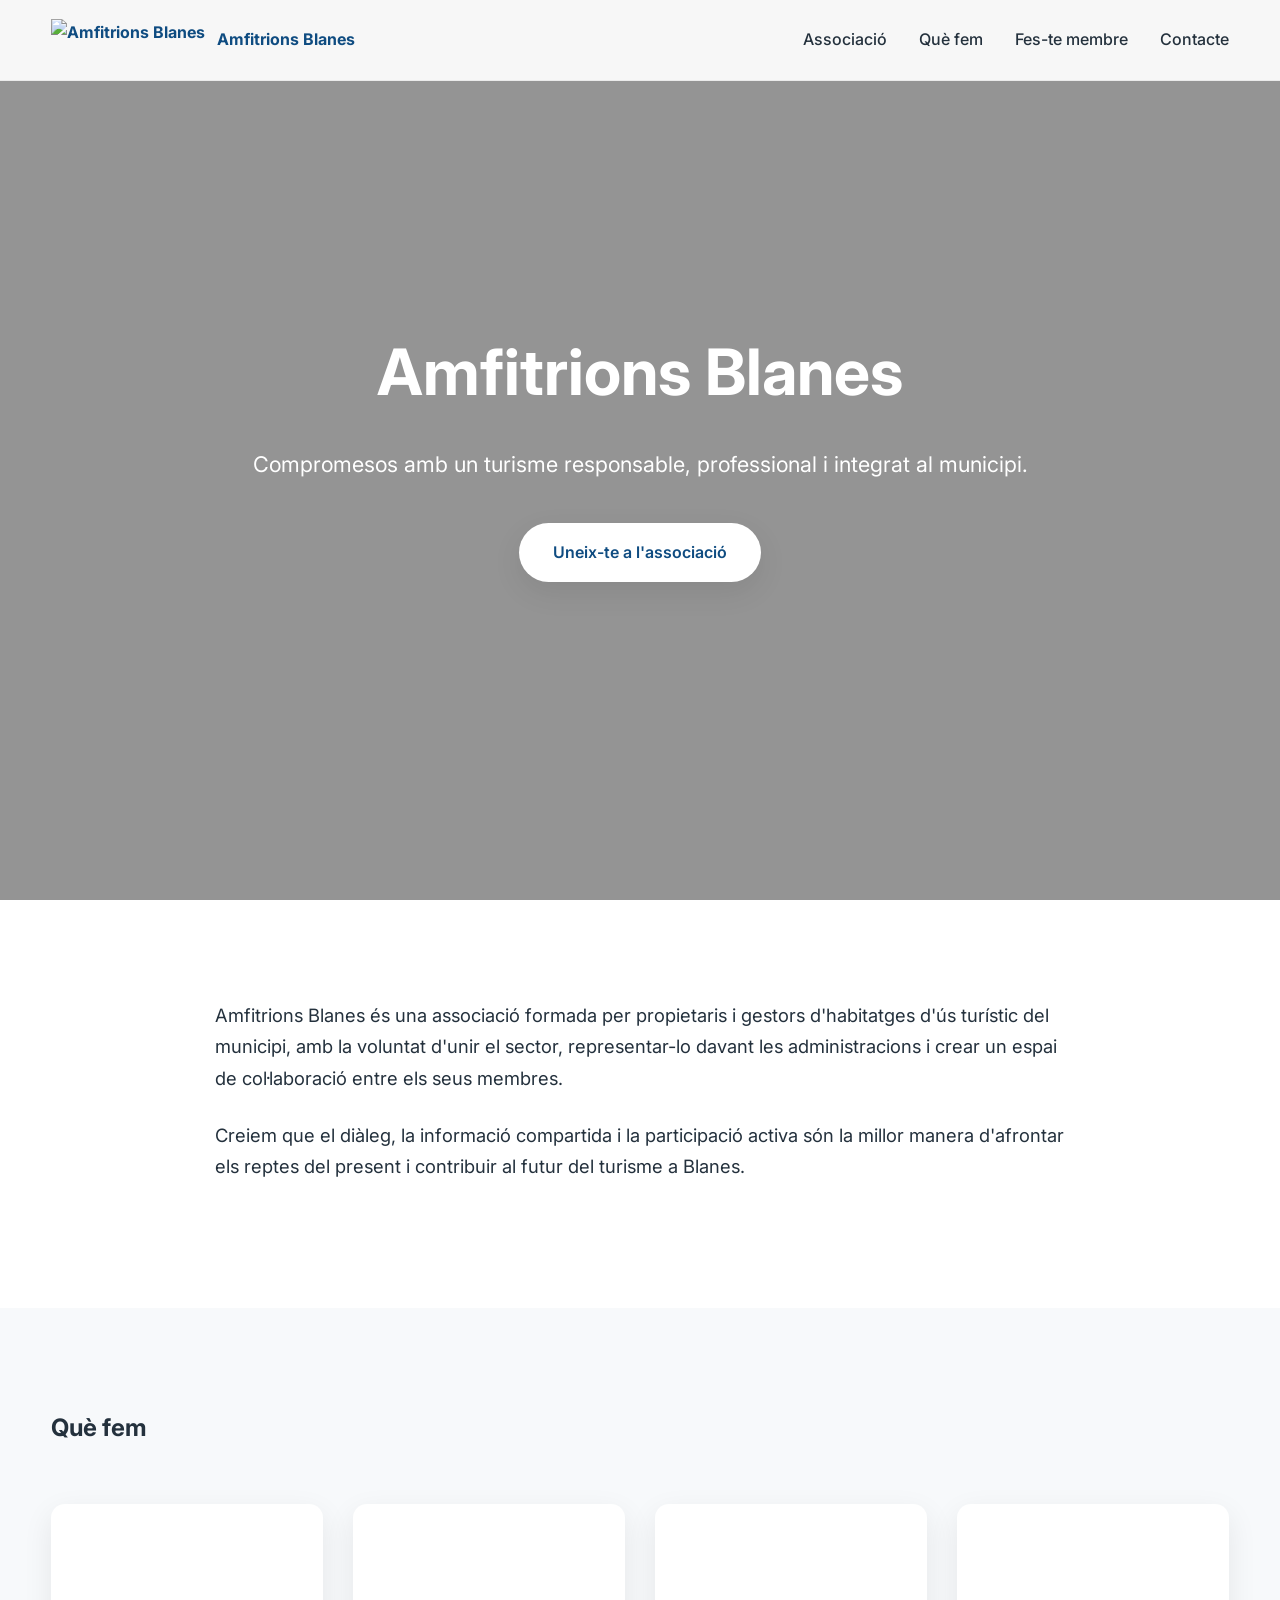
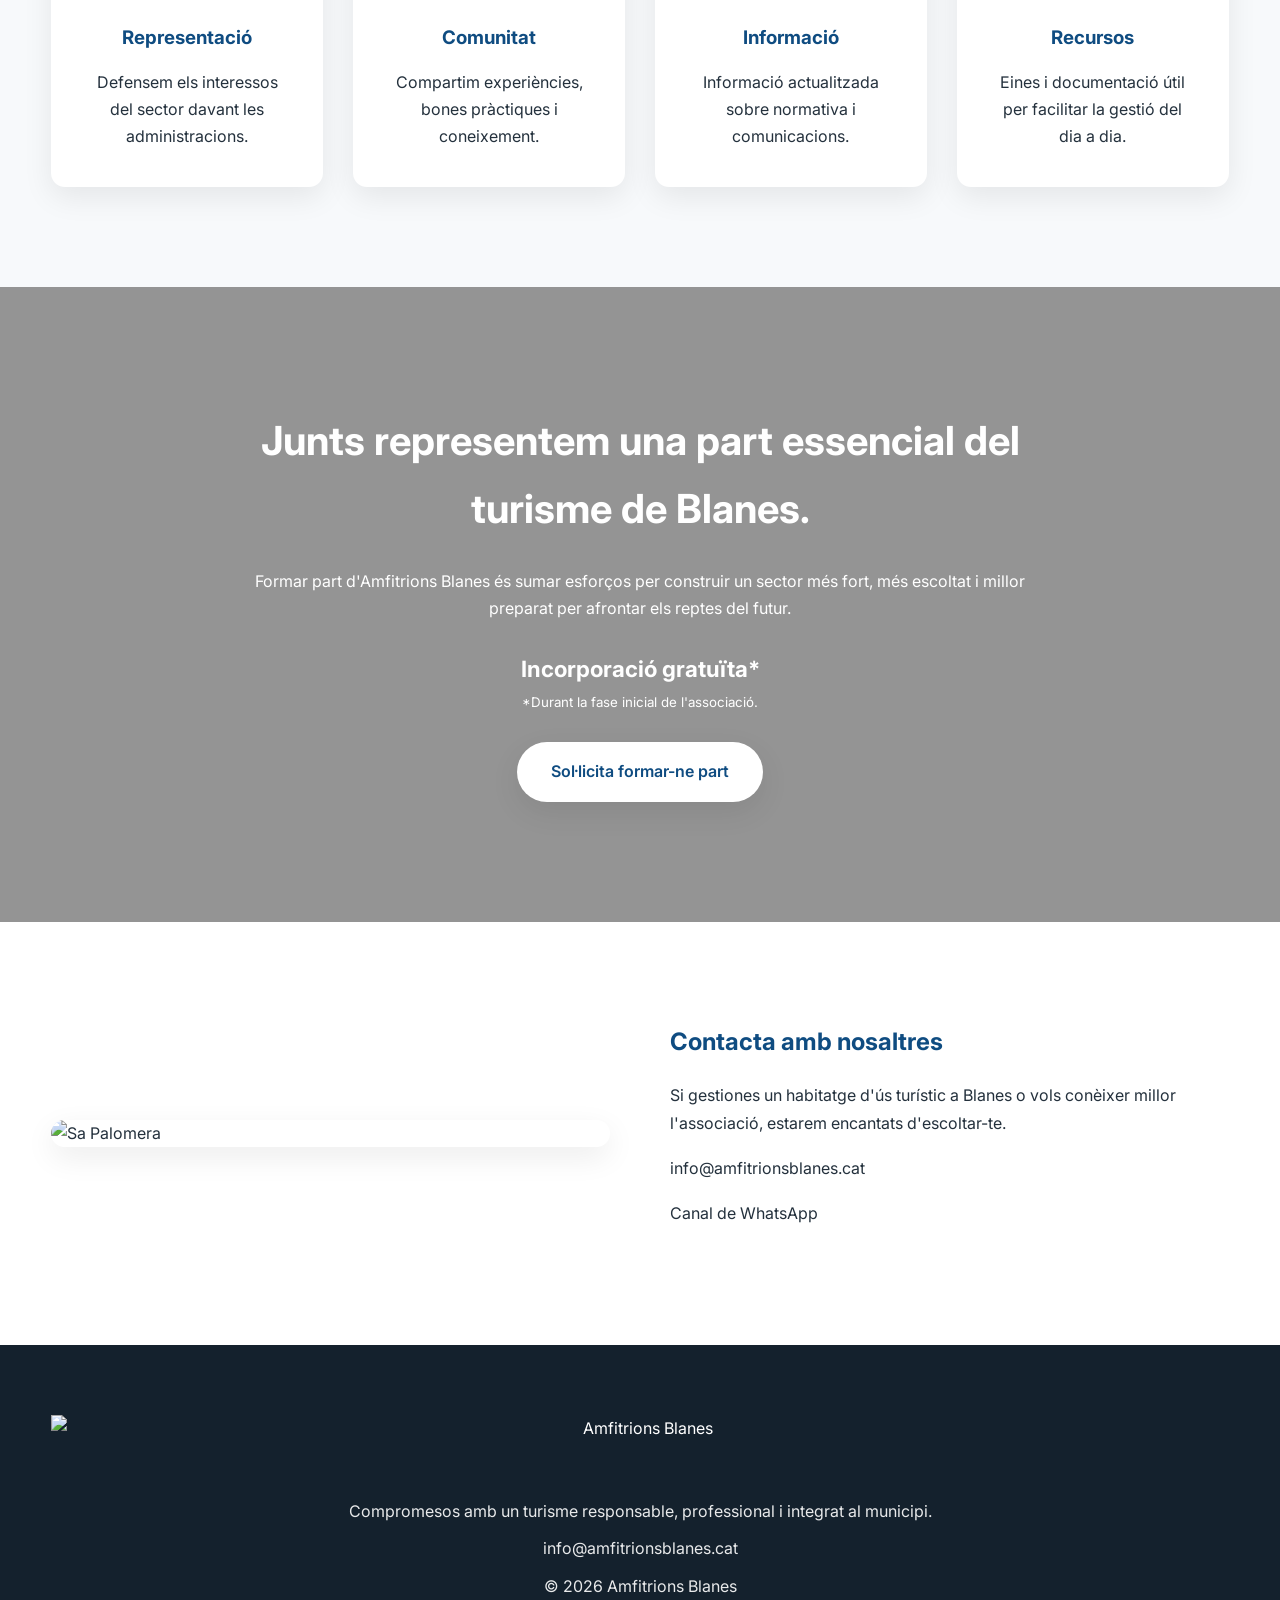
==== index.html @ 3d060914 "Add files via upload" ====
<!DOCTYPE html>
<html lang="ca">
<head>
  <meta charset="UTF-8">
  <meta name="viewport" content="width=device-width, initial-scale=1.0">
  <title>Amfitrions Blanes | Associació d'Habitatges d'Ús Turístic</title>
  <meta name="description" content="Associació de propietaris i gestors d'habitatges d'ús turístic de Blanes. Compromesos amb un turisme responsable, professional i integrat al municipi.">
  <link rel="preconnect" href="https://fonts.googleapis.com">
  <link rel="preconnect" href="https://fonts.gstatic.com" crossorigin>
  <link href="https://fonts.googleapis.com/css2?family=Inter:wght@300;400;500;600;700&display=swap" rel="stylesheet">
  <link rel="stylesheet" href="style.css">
  <link rel="icon" href="img/favicon.png">
</head>
<body>

<header>
  <div class="container">
    <a href="#" class="brand">
      <img src="img/logo.svg" alt="Amfitrions Blanes">
      <span>Amfitrions Blanes</span>
    </a>

    <nav>
      <ul>
        <li><a href="#associacio">Associació</a></li>
        <li><a href="#serveis">Què fem</a></li>
        <li><a href="#membres">Fes-te membre</a></li>
        <li><a href="#contacte">Contacte</a></li>
      </ul>
    </nav>
  </div>
</header>

<section class="hero">
  <div class="overlay"></div>
  <div class="hero-content">
    <h1>Amfitrions Blanes</h1>
    <p>Compromesos amb un turisme responsable, professional i integrat al municipi.</p>
    <a href="#membres" class="button">Uneix-te a l'associació</a>
  </div>
</section>

<section id="associacio" class="section">
  <div class="container narrow">
    <p>Amfitrions Blanes és una associació formada per propietaris i gestors d'habitatges d'ús turístic del municipi, amb la voluntat d'unir el sector, representar-lo davant les administracions i crear un espai de col·laboració entre els seus membres.</p>
    <p>Creiem que el diàleg, la informació compartida i la participació activa són la millor manera d'afrontar els reptes del present i contribuir al futur del turisme a Blanes.</p>
  </div>
</section>

<section id="serveis" class="section light">
  <div class="container">
    <h2>Què fem</h2>
    <div class="cards">
      <article class="card"><img src="img/icon-representacio.svg" alt=""><h3>Representació</h3><p>Defensem els interessos del sector davant les administracions.</p></article>
      <article class="card"><img src="img/icon-comunitat.svg" alt=""><h3>Comunitat</h3><p>Compartim experiències, bones pràctiques i coneixement.</p></article>
      <article class="card"><img src="img/icon-informacio.svg" alt=""><h3>Informació</h3><p>Informació actualitzada sobre normativa i comunicacions.</p></article>
      <article class="card"><img src="img/icon-recursos.svg" alt=""><h3>Recursos</h3><p>Eines i documentació útil per facilitar la gestió del dia a dia.</p></article>
    </div>
  </div>
</section>

<section id="membres" class="cta">
<div class="overlay"></div>
<div class="container">
<h2>Junts representem una part essencial del turisme de Blanes.</h2>
<p>Formar part d'Amfitrions Blanes és sumar esforços per construir un sector més fort, més escoltat i millor preparat per afrontar els reptes del futur.</p>
<p class="free">Incorporació gratuïta*</p>
<small>*Durant la fase inicial de l'associació.</small><br><br>
<a href="#contacte" class="button">Sol·licita formar-ne part</a>
</div>
</section>

<section id="contacte" class="section">
<div class="container contact">
<div class="contact-image"><img src="img/sapalomera.jpg" alt="Sa Palomera"></div>
<div class="contact-text">
<h2>Contacta amb nosaltres</h2>
<p>Si gestiones un habitatge d'ús turístic a Blanes o vols conèixer millor l'associació, estarem encantats d'escoltar-te.</p>
<p><a href="mailto:info@amfitrionsblanes.cat">info@amfitrionsblanes.cat</a></p>
<p>Canal de WhatsApp</p>
</div>
</div>
</section>

<footer>
<div class="container">
<img src="img/logo.svg" alt="Amfitrions Blanes">
<p>Compromesos amb un turisme responsable, professional i integrat al municipi.</p>
<p>info@amfitrionsblanes.cat</p>
<p>© 2026 Amfitrions Blanes</p>
</div>
</footer>

<script src="script.js"></script>
</body>
</html>
---- style.css ----
/* ==================================================
   AMFITRIONS BLANES
   style.css
   ================================================== */

:root{
  --primary:#0f4c81;
  --secondary:#2f7db8;
  --text:#24313d;
  --light:#f7f9fb;
  --white:#ffffff;
  --max-width:1180px;
  --radius:14px;
  --shadow:0 10px 30px rgba(0,0,0,.08);
  --transition:.3s ease;
}

*{
  margin:0;
  padding:0;
  box-sizing:border-box;
}

html{
  scroll-behavior:smooth;
}

body{
  font-family:'Inter',sans-serif;
  color:var(--text);
  background:#fff;
  line-height:1.7;
}

img{
  max-width:100%;
  display:block;
}

a{
  color:inherit;
  text-decoration:none;
}

.container{
  width:min(92%, var(--max-width));
  margin:auto;
}

.narrow{
  max-width:850px;
}

.section{
  padding:100px 0;
}

.light{
  background:var(--light);
}

/* HEADER */

header{
  position:fixed;
  top:0;
  left:0;
  width:100%;
  z-index:1000;
  background:rgba(255,255,255,.92);
  backdrop-filter:blur(12px);
  border-bottom:1px solid rgba(0,0,0,.05);
}

header .container{
  display:flex;
  justify-content:space-between;
  align-items:center;
  height:80px;
}

.brand{
  display:flex;
  align-items:center;
  gap:12px;
  font-weight:700;
  color:var(--primary);
}

.brand img{
  height:42px;
}

nav ul{
  display:flex;
  list-style:none;
  gap:32px;
}

nav a{
  font-weight:500;
  transition:var(--transition);
}

nav a:hover{
  color:var(--secondary);
}

/* HERO */

.hero{
  height:100vh;
  min-height:720px;
  background:url("img/hero.jpg") center center/cover no-repeat;
  position:relative;
  display:flex;
  align-items:center;
  justify-content:center;
  text-align:center;
}

.overlay{
  position:absolute;
  inset:0;
  background:rgba(0,0,0,.42);
}

.hero-content{
  position:relative;
  z-index:2;
  color:#fff;
  width:min(90%,800px);
}

.hero h1{
  font-size:4rem;
  margin-bottom:20px;
}

.hero p{
  font-size:1.35rem;
  margin-bottom:40px;
}

.button{
  display:inline-block;
  padding:16px 34px;
  border-radius:999px;
  background:#fff;
  color:var(--primary);
  font-weight:600;
  transition:var(--transition);
  box-shadow:var(--shadow);
}

.button:hover{
  transform:translateY(-3px);
}

/* ASSOCIACIÓ */

#associacio p{
  font-size:1.15rem;
  margin-bottom:26px;
}

/* CARDS */

.cards{
  display:grid;
  grid-template-columns:repeat(4,1fr);
  gap:30px;
  margin-top:55px;
}

.card{
  background:#fff;
  padding:36px;
  border-radius:var(--radius);
  text-align:center;
  box-shadow:var(--shadow);
  transition:var(--transition);
}

.card:hover{
  transform:translateY(-8px);
}

.card img{
  height:62px;
  margin:0 auto 20px;
}

.card h3{
  margin-bottom:15px;
  color:var(--primary);
}

/* CTA */

.cta{
  background:url("img/hero.jpg") center/cover;
  position:relative;
  color:#fff;
  text-align:center;
  padding:120px 0;
}

.cta .container{
  position:relative;
  z-index:2;
  max-width:820px;
}

.cta h2{
  font-size:2.5rem;
  margin-bottom:25px;
}

.free{
  margin-top:28px;
  font-size:1.4rem;
  font-weight:700;
}

/* CONTACTE */

.contact{
  display:grid;
  grid-template-columns:1fr 1fr;
  gap:60px;
  align-items:center;
}

.contact-image img{
  border-radius:var(--radius);
  box-shadow:var(--shadow);
}

.contact-text h2{
  margin-bottom:20px;
  color:var(--primary);
}

.contact-text p{
  margin-bottom:18px;
}

/* FOOTER */

footer{
  background:#14212d;
  color:#fff;
  text-align:center;
  padding:70px 0;
}

footer img{
  height:58px;
  margin:0 auto 25px;
}

footer p{
  margin-bottom:10px;
  opacity:.9;
}

/* RESPONSIVE */

@media (max-width:900px){

.hero h1{
font-size:2.7rem;
}

.cards{
grid-template-columns:1fr 1fr;
}

.contact{
grid-template-columns:1fr;
}

nav ul{
gap:18px;
}

}

@media (max-width:640px){

header .container{
height:72px;
}

.brand span{
display:none;
}

nav{
display:none;
}

.hero h1{
font-size:2.2rem;
}

.hero p{
font-size:1.1rem;
}

.cards{
grid-template-columns:1fr;
}

.section{
padding:70px 0;
}

.cta h2{
font-size:2rem;
}

}
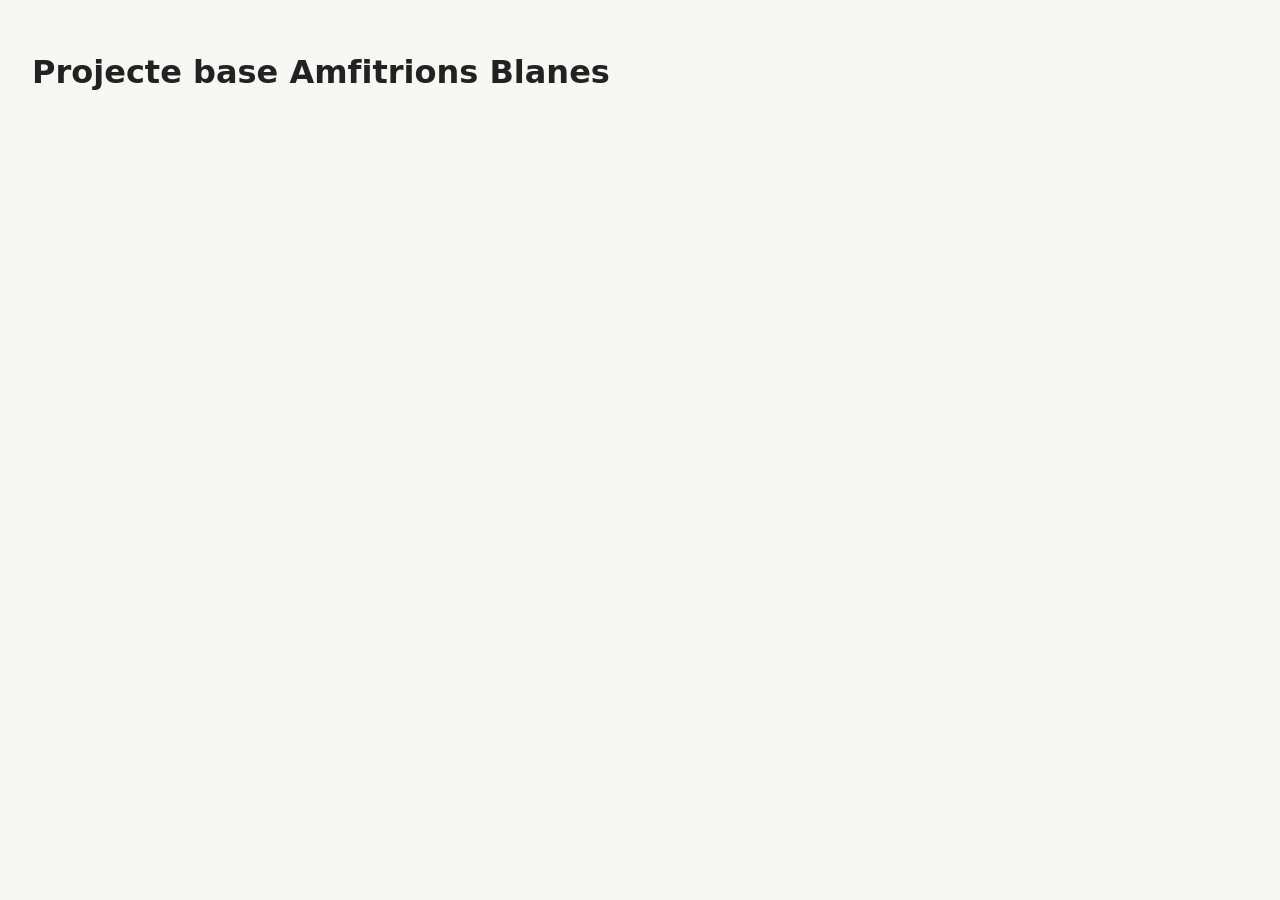
==== commit 05e0edda: "Add files via upload" ====
--- a/index.html
+++ b/index.html
@@ -1,96 +1 @@
-<!DOCTYPE html>
-<html lang="ca">
-<head>
-  <meta charset="UTF-8">
-  <meta name="viewport" content="width=device-width, initial-scale=1.0">
-  <title>Amfitrions Blanes | Associació d'Habitatges d'Ús Turístic</title>
-  <meta name="description" content="Associació de propietaris i gestors d'habitatges d'ús turístic de Blanes. Compromesos amb un turisme responsable, professional i integrat al municipi.">
-  <link rel="preconnect" href="https://fonts.googleapis.com">
-  <link rel="preconnect" href="https://fonts.gstatic.com" crossorigin>
-  <link href="https://fonts.googleapis.com/css2?family=Inter:wght@300;400;500;600;700&display=swap" rel="stylesheet">
-  <link rel="stylesheet" href="style.css">
-  <link rel="icon" href="img/favicon.png">
-</head>
-<body>
-
-<header>
-  <div class="container">
-    <a href="#" class="brand">
-      <img src="img/logo.svg" alt="Amfitrions Blanes">
-      <span>Amfitrions Blanes</span>
-    </a>
-
-    <nav>
-      <ul>
-        <li><a href="#associacio">Associació</a></li>
-        <li><a href="#serveis">Què fem</a></li>
-        <li><a href="#membres">Fes-te membre</a></li>
-        <li><a href="#contacte">Contacte</a></li>
-      </ul>
-    </nav>
-  </div>
-</header>
-
-<section class="hero">
-  <div class="overlay"></div>
-  <div class="hero-content">
-    <h1>Amfitrions Blanes</h1>
-    <p>Compromesos amb un turisme responsable, professional i integrat al municipi.</p>
-    <a href="#membres" class="button">Uneix-te a l'associació</a>
-  </div>
-</section>
-
-<section id="associacio" class="section">
-  <div class="container narrow">
-    <p>Amfitrions Blanes és una associació formada per propietaris i gestors d'habitatges d'ús turístic del municipi, amb la voluntat d'unir el sector, representar-lo davant les administracions i crear un espai de col·laboració entre els seus membres.</p>
-    <p>Creiem que el diàleg, la informació compartida i la participació activa són la millor manera d'afrontar els reptes del present i contribuir al futur del turisme a Blanes.</p>
-  </div>
-</section>
-
-<section id="serveis" class="section light">
-  <div class="container">
-    <h2>Què fem</h2>
-    <div class="cards">
-      <article class="card"><img src="img/icon-representacio.svg" alt=""><h3>Representació</h3><p>Defensem els interessos del sector davant les administracions.</p></article>
-      <article class="card"><img src="img/icon-comunitat.svg" alt=""><h3>Comunitat</h3><p>Compartim experiències, bones pràctiques i coneixement.</p></article>
-      <article class="card"><img src="img/icon-informacio.svg" alt=""><h3>Informació</h3><p>Informació actualitzada sobre normativa i comunicacions.</p></article>
-      <article class="card"><img src="img/icon-recursos.svg" alt=""><h3>Recursos</h3><p>Eines i documentació útil per facilitar la gestió del dia a dia.</p></article>
-    </div>
-  </div>
-</section>
-
-<section id="membres" class="cta">
-<div class="overlay"></div>
-<div class="container">
-<h2>Junts representem una part essencial del turisme de Blanes.</h2>
-<p>Formar part d'Amfitrions Blanes és sumar esforços per construir un sector més fort, més escoltat i millor preparat per afrontar els reptes del futur.</p>
-<p class="free">Incorporació gratuïta*</p>
-<small>*Durant la fase inicial de l'associació.</small><br><br>
-<a href="#contacte" class="button">Sol·licita formar-ne part</a>
-</div>
-</section>
-
-<section id="contacte" class="section">
-<div class="container contact">
-<div class="contact-image"><img src="img/sapalomera.jpg" alt="Sa Palomera"></div>
-<div class="contact-text">
-<h2>Contacta amb nosaltres</h2>
-<p>Si gestiones un habitatge d'ús turístic a Blanes o vols conèixer millor l'associació, estarem encantats d'escoltar-te.</p>
-<p><a href="mailto:info@amfitrionsblanes.cat">info@amfitrionsblanes.cat</a></p>
-<p>Canal de WhatsApp</p>
-</div>
-</div>
-</section>
-
-<footer>
-<div class="container">
-<img src="img/logo.svg" alt="Amfitrions Blanes">
-<p>Compromesos amb un turisme responsable, professional i integrat al municipi.</p>
-<p>info@amfitrionsblanes.cat</p>
-<p>© 2026 Amfitrions Blanes</p>
-</div>
-</footer>
-
-<script src="script.js"></script>
-</body>
-</html>+<!DOCTYPE html><html lang="ca"><head><meta charset="UTF-8"><meta name="viewport" content="width=device-width,initial-scale=1"><title>Amfitrions Blanes</title><link rel="stylesheet" href="style.css"></head><body><script src="script.js"></script><h1>Projecte base Amfitrions Blanes</h1></body></html>
--- a/style.css
+++ b/style.css
@@ -1,324 +1 @@
-/* ==================================================
-   AMFITRIONS BLANES
-   style.css
-   ================================================== */
-
-:root{
-  --primary:#0f4c81;
-  --secondary:#2f7db8;
-  --text:#24313d;
-  --light:#f7f9fb;
-  --white:#ffffff;
-  --max-width:1180px;
-  --radius:14px;
-  --shadow:0 10px 30px rgba(0,0,0,.08);
-  --transition:.3s ease;
-}
-
-*{
-  margin:0;
-  padding:0;
-  box-sizing:border-box;
-}
-
-html{
-  scroll-behavior:smooth;
-}
-
-body{
-  font-family:'Inter',sans-serif;
-  color:var(--text);
-  background:#fff;
-  line-height:1.7;
-}
-
-img{
-  max-width:100%;
-  display:block;
-}
-
-a{
-  color:inherit;
-  text-decoration:none;
-}
-
-.container{
-  width:min(92%, var(--max-width));
-  margin:auto;
-}
-
-.narrow{
-  max-width:850px;
-}
-
-.section{
-  padding:100px 0;
-}
-
-.light{
-  background:var(--light);
-}
-
-/* HEADER */
-
-header{
-  position:fixed;
-  top:0;
-  left:0;
-  width:100%;
-  z-index:1000;
-  background:rgba(255,255,255,.92);
-  backdrop-filter:blur(12px);
-  border-bottom:1px solid rgba(0,0,0,.05);
-}
-
-header .container{
-  display:flex;
-  justify-content:space-between;
-  align-items:center;
-  height:80px;
-}
-
-.brand{
-  display:flex;
-  align-items:center;
-  gap:12px;
-  font-weight:700;
-  color:var(--primary);
-}
-
-.brand img{
-  height:42px;
-}
-
-nav ul{
-  display:flex;
-  list-style:none;
-  gap:32px;
-}
-
-nav a{
-  font-weight:500;
-  transition:var(--transition);
-}
-
-nav a:hover{
-  color:var(--secondary);
-}
-
-/* HERO */
-
-.hero{
-  height:100vh;
-  min-height:720px;
-  background:url("img/hero.jpg") center center/cover no-repeat;
-  position:relative;
-  display:flex;
-  align-items:center;
-  justify-content:center;
-  text-align:center;
-}
-
-.overlay{
-  position:absolute;
-  inset:0;
-  background:rgba(0,0,0,.42);
-}
-
-.hero-content{
-  position:relative;
-  z-index:2;
-  color:#fff;
-  width:min(90%,800px);
-}
-
-.hero h1{
-  font-size:4rem;
-  margin-bottom:20px;
-}
-
-.hero p{
-  font-size:1.35rem;
-  margin-bottom:40px;
-}
-
-.button{
-  display:inline-block;
-  padding:16px 34px;
-  border-radius:999px;
-  background:#fff;
-  color:var(--primary);
-  font-weight:600;
-  transition:var(--transition);
-  box-shadow:var(--shadow);
-}
-
-.button:hover{
-  transform:translateY(-3px);
-}
-
-/* ASSOCIACIÓ */
-
-#associacio p{
-  font-size:1.15rem;
-  margin-bottom:26px;
-}
-
-/* CARDS */
-
-.cards{
-  display:grid;
-  grid-template-columns:repeat(4,1fr);
-  gap:30px;
-  margin-top:55px;
-}
-
-.card{
-  background:#fff;
-  padding:36px;
-  border-radius:var(--radius);
-  text-align:center;
-  box-shadow:var(--shadow);
-  transition:var(--transition);
-}
-
-.card:hover{
-  transform:translateY(-8px);
-}
-
-.card img{
-  height:62px;
-  margin:0 auto 20px;
-}
-
-.card h3{
-  margin-bottom:15px;
-  color:var(--primary);
-}
-
-/* CTA */
-
-.cta{
-  background:url("img/hero.jpg") center/cover;
-  position:relative;
-  color:#fff;
-  text-align:center;
-  padding:120px 0;
-}
-
-.cta .container{
-  position:relative;
-  z-index:2;
-  max-width:820px;
-}
-
-.cta h2{
-  font-size:2.5rem;
-  margin-bottom:25px;
-}
-
-.free{
-  margin-top:28px;
-  font-size:1.4rem;
-  font-weight:700;
-}
-
-/* CONTACTE */
-
-.contact{
-  display:grid;
-  grid-template-columns:1fr 1fr;
-  gap:60px;
-  align-items:center;
-}
-
-.contact-image img{
-  border-radius:var(--radius);
-  box-shadow:var(--shadow);
-}
-
-.contact-text h2{
-  margin-bottom:20px;
-  color:var(--primary);
-}
-
-.contact-text p{
-  margin-bottom:18px;
-}
-
-/* FOOTER */
-
-footer{
-  background:#14212d;
-  color:#fff;
-  text-align:center;
-  padding:70px 0;
-}
-
-footer img{
-  height:58px;
-  margin:0 auto 25px;
-}
-
-footer p{
-  margin-bottom:10px;
-  opacity:.9;
-}
-
-/* RESPONSIVE */
-
-@media (max-width:900px){
-
-.hero h1{
-font-size:2.7rem;
-}
-
-.cards{
-grid-template-columns:1fr 1fr;
-}
-
-.contact{
-grid-template-columns:1fr;
-}
-
-nav ul{
-gap:18px;
-}
-
-}
-
-@media (max-width:640px){
-
-header .container{
-height:72px;
-}
-
-.brand span{
-display:none;
-}
-
-nav{
-display:none;
-}
-
-.hero h1{
-font-size:2.2rem;
-}
-
-.hero p{
-font-size:1.1rem;
-}
-
-.cards{
-grid-template-columns:1fr;
-}
-
-.section{
-padding:70px 0;
-}
-
-.cta h2{
-font-size:2rem;
-}
-
-}
+body{font-family:system-ui;background:#f7f7f4;color:#222;margin:0}h1{padding:2rem}
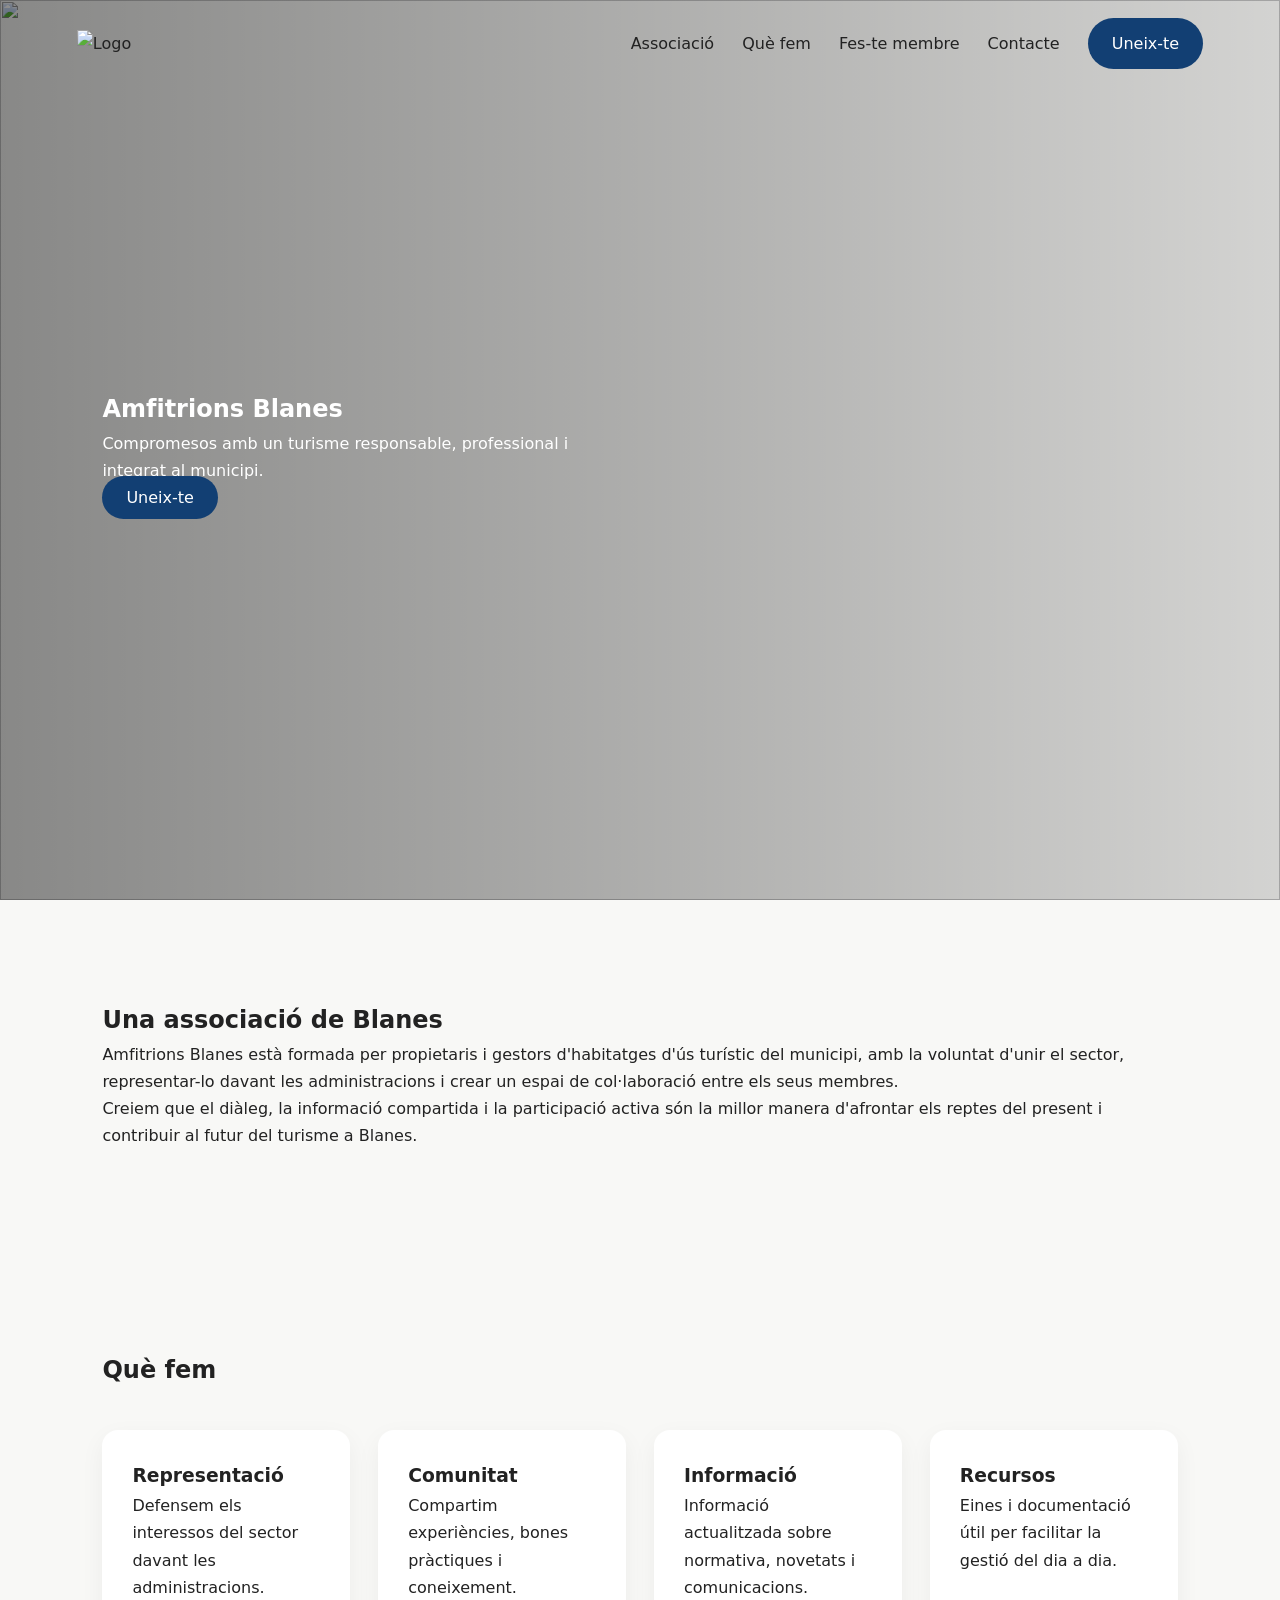
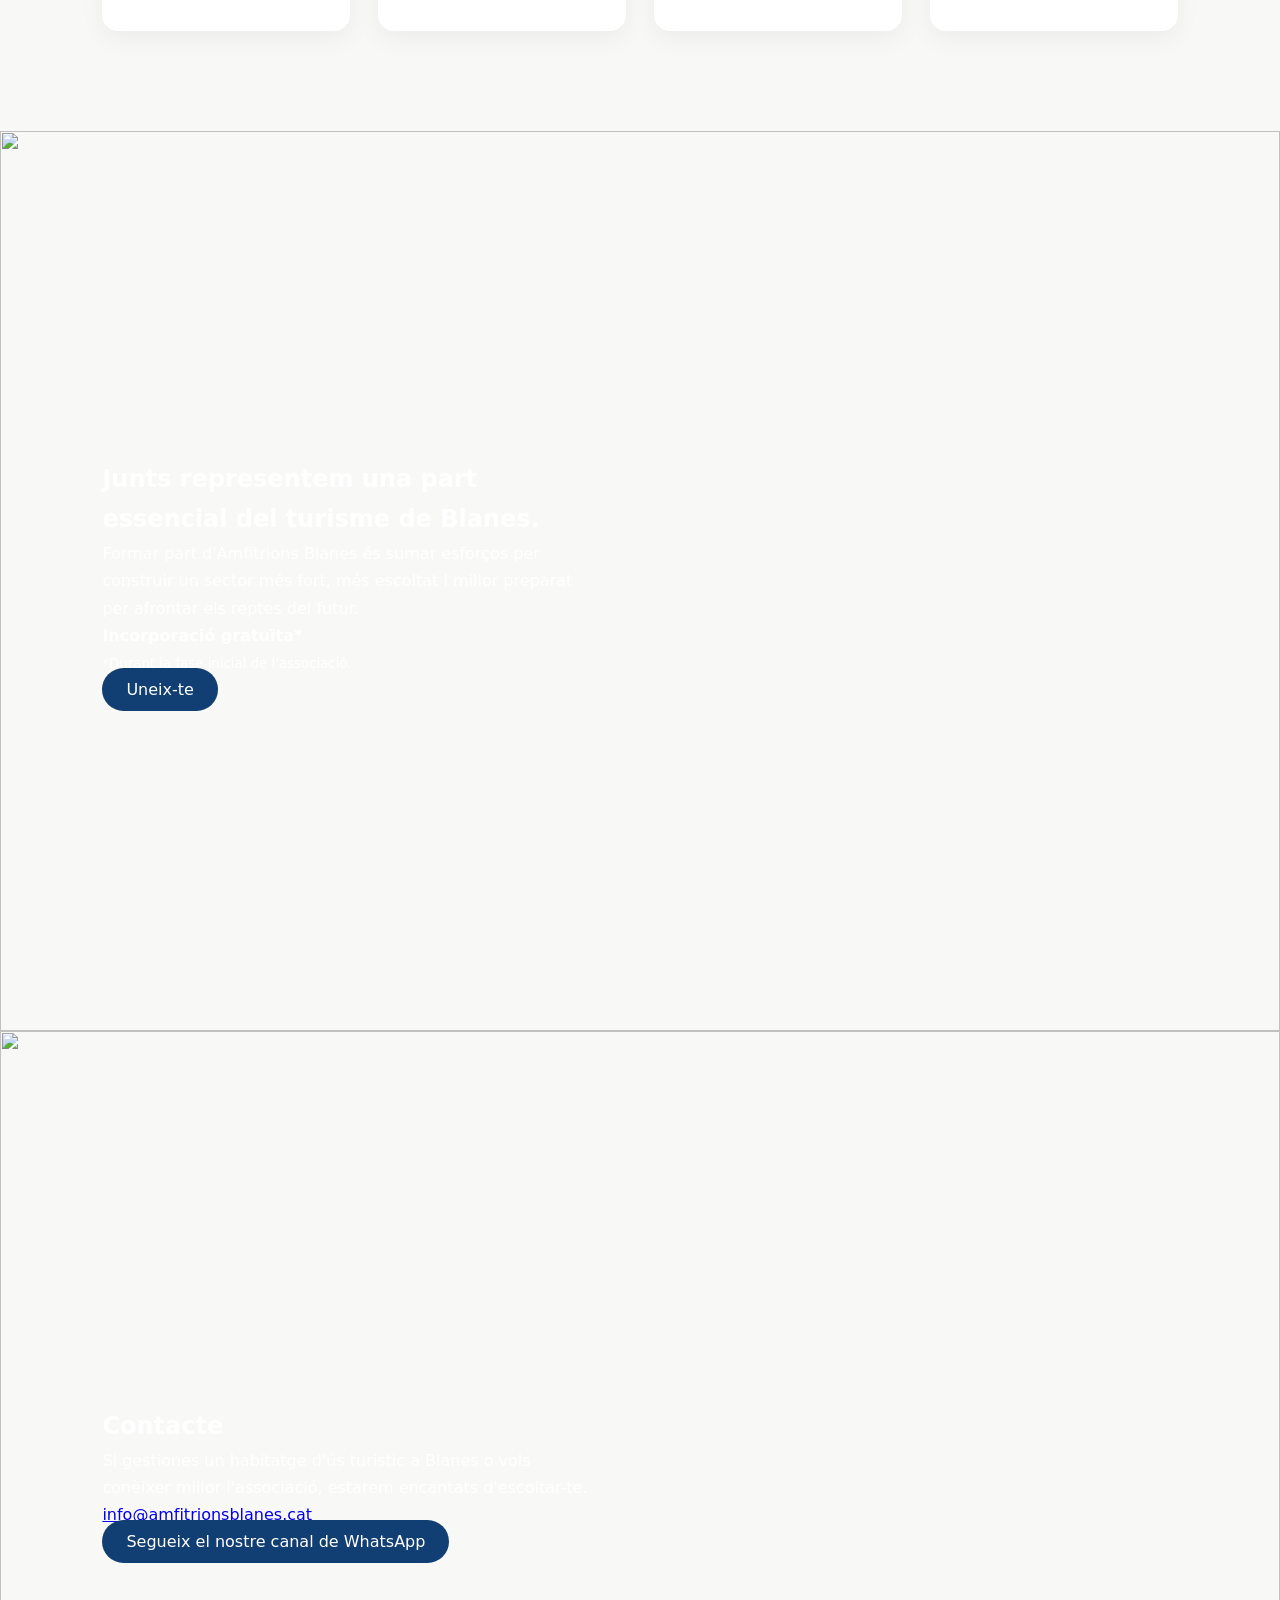
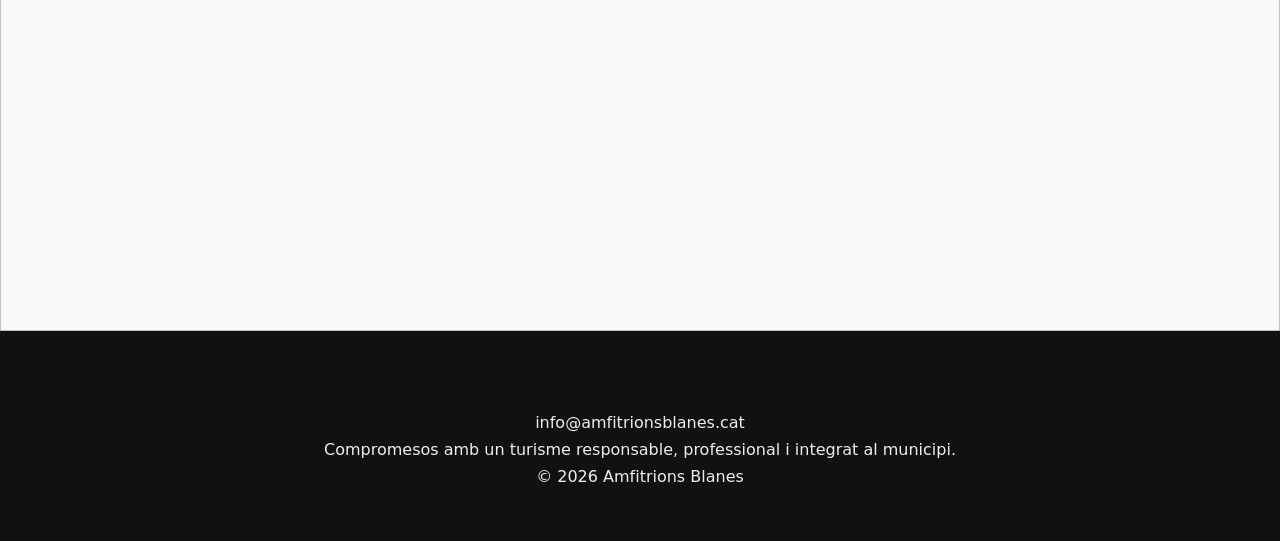
==== commit fcfa8691: "Add files via upload" ====
--- a/index.html
+++ b/index.html
@@ -1 +1,65 @@
-<!DOCTYPE html><html lang="ca"><head><meta charset="UTF-8"><meta name="viewport" content="width=device-width,initial-scale=1"><title>Amfitrions Blanes</title><link rel="stylesheet" href="style.css"></head><body><script src="script.js"></script><h1>Projecte base Amfitrions Blanes</h1></body></html>+<!DOCTYPE html>
+<html lang="ca">
+<head>
+<meta charset="UTF-8">
+<meta name="viewport" content="width=device-width,initial-scale=1.0">
+<title>Amfitrions Blanes</title>
+<link rel="stylesheet" href="style.css">
+</head>
+<body>
+<header class="header">
+  <div class="logo"><img src="images/logo-amfitrions-blanes.png" alt="Logo"></div>
+  <nav>
+    <a href="#associacio">Associació</a>
+    <a href="#quefem">Què fem</a>
+    <a href="#membre">Fes-te membre</a>
+    <a href="#contacte">Contacte</a>
+    <a class="btn" href="mailto:info@amfitrionsblanes.cat">Uneix-te</a>
+  </nav>
+</header>
+
+<section class="hero">
+  <img src="images/hero.jpg" alt="">
+  <div class="overlay"></div>
+  <div class="content">
+    <h1>Amfitrions Blanes</h1>
+    <p>Compromesos amb un turisme responsable, professional i integrat al municipi.</p>
+    <a class="btn" href="mailto:info@amfitrionsblanes.cat">Uneix-te</a>
+  </div>
+</section>
+
+<section id="associacio">
+<h2>Una associació de Blanes</h2>
+<p>Amfitrions Blanes està formada per propietaris i gestors d'habitatges d'ús turístic del municipi, amb la voluntat d'unir el sector, representar-lo davant les administracions i crear un espai de col·laboració entre els seus membres.</p>
+<p>Creiem que el diàleg, la informació compartida i la participació activa són la millor manera d'afrontar els reptes del present i contribuir al futur del turisme a Blanes.</p>
+</section>
+
+<section id="quefem">
+<h2>Què fem</h2>
+<div class="grid">
+<div><h3>Representació</h3><p>Defensem els interessos del sector davant les administracions.</p></div>
+<div><h3>Comunitat</h3><p>Compartim experiències, bones pràctiques i coneixement.</p></div>
+<div><h3>Informació</h3><p>Informació actualitzada sobre normativa, novetats i comunicacions.</p></div>
+<div><h3>Recursos</h3><p>Eines i documentació útil per facilitar la gestió del dia a dia.</p></div>
+</div></section>
+
+<section id="membre" class="cta">
+<img src="images/sapalomera.jpg" alt="">
+<div><h2>Junts representem una part essencial del turisme de Blanes.</h2>
+<p>Formar part d'Amfitrions Blanes és sumar esforços per construir un sector més fort, més escoltat i millor preparat per afrontar els reptes del futur.</p>
+<strong>Incorporació gratuïta*</strong><p><small>*Durant la fase inicial de l'associació.</small></p>
+<a class="btn" href="mailto:info@amfitrionsblanes.cat">Uneix-te</a></div></section>
+
+<section id="contacte" class="contact">
+<img src="images/contacte.jpg" alt="">
+<div><h2>Contacte</h2><p>Si gestiones un habitatge d'ús turístic a Blanes o vols conèixer millor l'associació, estarem encantats d'escoltar-te.</p>
+<p><a href="mailto:info@amfitrionsblanes.cat">info@amfitrionsblanes.cat</a></p>
+<a class="btn" href="https://whatsapp.com/channel/0029Vb8JWbJDuMReYdjWYP35">Segueix el nostre canal de WhatsApp</a></div>
+</section>
+
+<footer><img src="images/logo-amfitrions-blanes.png" alt="" height="40">
+<p>info@amfitrionsblanes.cat</p>
+<p>Compromesos amb un turisme responsable, professional i integrat al municipi.</p>
+<p>© 2026 Amfitrions Blanes</p></footer>
+<script src="script.js"></script>
+</body></html>
--- a/style.css
+++ b/style.css
@@ -1 +1,19 @@
-body{font-family:system-ui;background:#f7f7f4;color:#222;margin:0}h1{padding:2rem}+*{margin:0;padding:0;box-sizing:border-box}
+html{scroll-behavior:smooth}
+body{font-family:Bronova,system-ui,sans-serif;background:#f8f8f6;color:#222;line-height:1.7}
+.header{position:fixed;top:0;width:100%;display:flex;justify-content:space-between;align-items:center;padding:18px 6%;background:transparent;transition:.3s;z-index:1000}
+.header.scrolled{background:#f8f8f6;box-shadow:0 4px 18px rgba(0,0,0,.06)}
+.logo img{height:54px}
+nav{display:flex;gap:28px;align-items:center}
+nav a{text-decoration:none;color:#222}
+.btn{padding:12px 24px;border-radius:999px;background:#123f73;color:#fff;text-decoration:none}
+.hero,.cta,.contact{position:relative;min-height:100vh;display:flex;align-items:center}
+.hero img,.cta img,.contact img{position:absolute;inset:0;width:100%;height:100%;object-fit:cover}
+.overlay{position:absolute;inset:0;background:linear-gradient(90deg,rgba(0,0,0,.45),rgba(0,0,0,.15))}
+.content,.cta div,.contact div{position:relative;max-width:700px;padding:8%;color:#fff}
+section:not(.hero):not(.cta):not(.contact){padding:100px 8%}
+.grid{display:grid;grid-template-columns:repeat(auto-fit,minmax(220px,1fr));gap:28px;margin-top:40px}
+.grid div{background:#fff;padding:30px;border-radius:16px;box-shadow:0 8px 24px rgba(0,0,0,.05)}
+footer{background:#111;color:#eee;text-align:center;padding:50px 20px}
+footer img{margin-bottom:20px}
+@media(max-width:768px){nav{display:none}.hero,.cta,.contact{min-height:80vh}.content,.cta div,.contact div{padding:12%}}
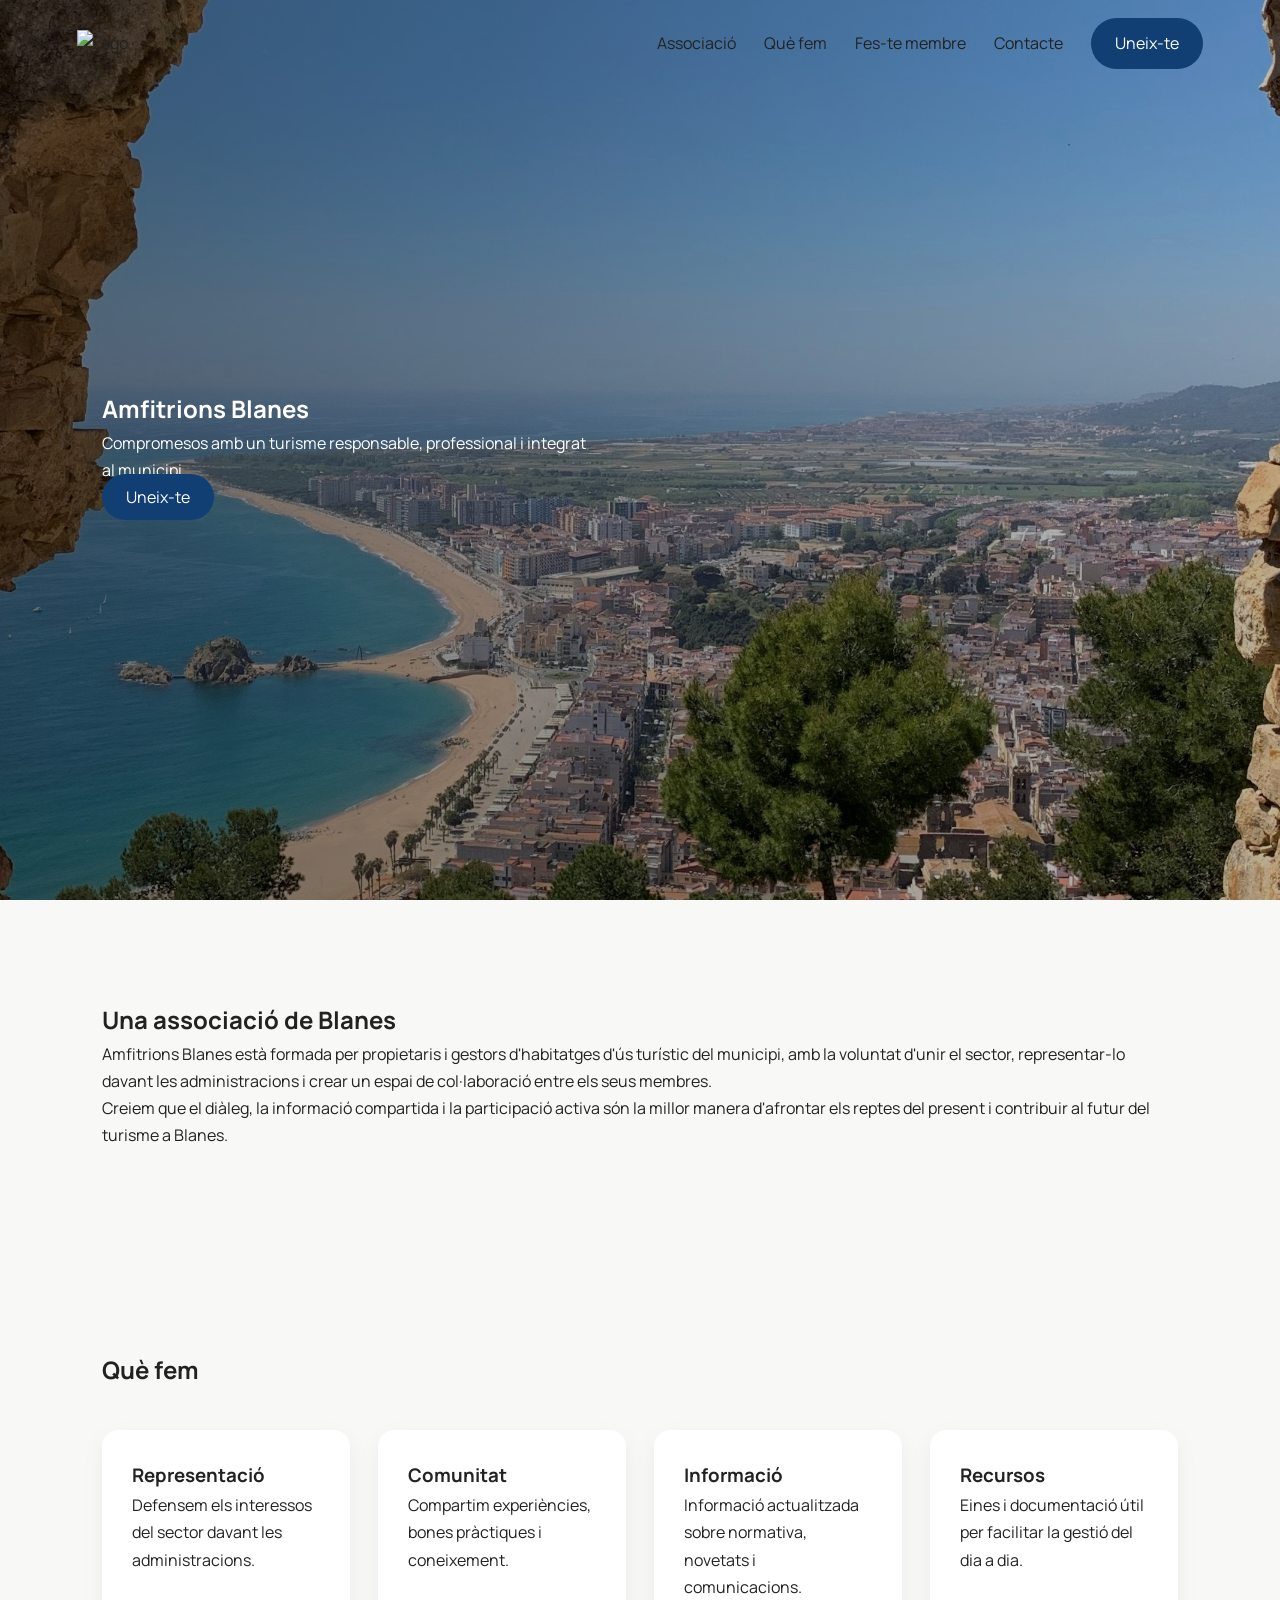
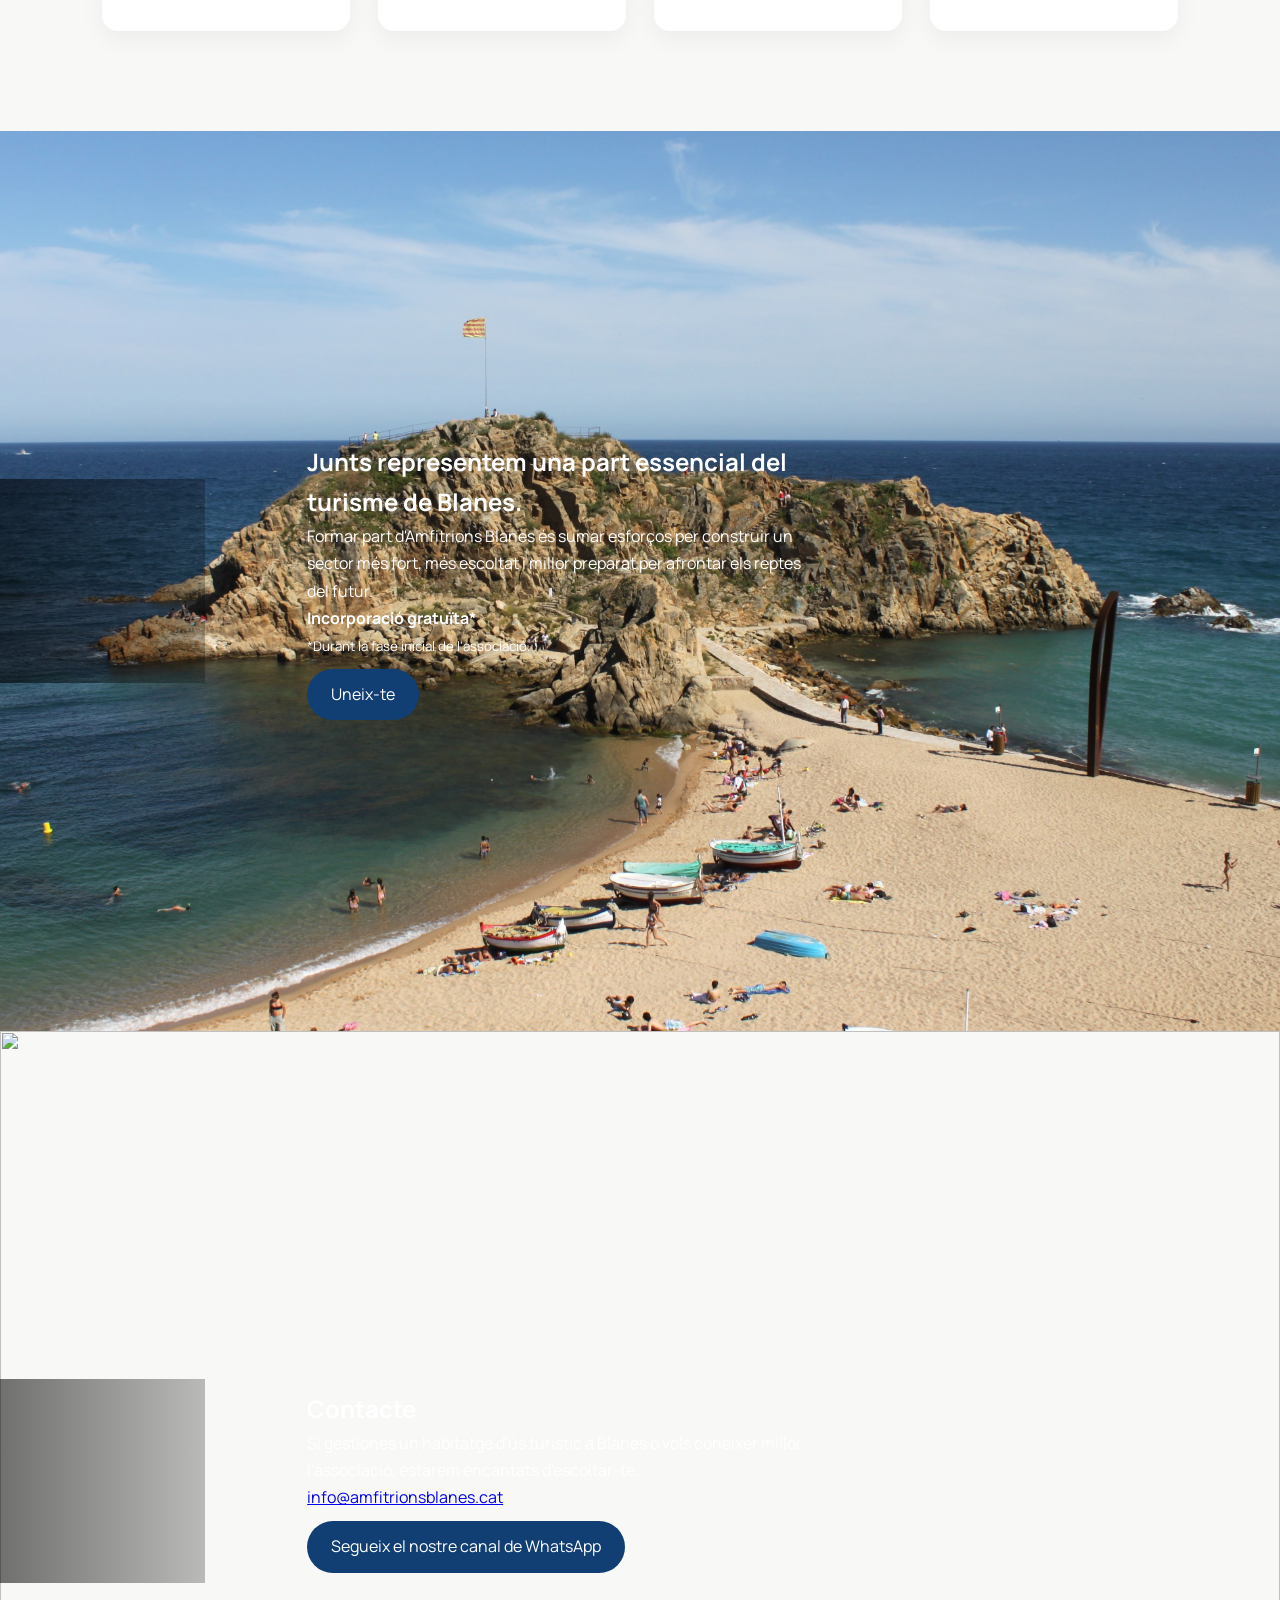
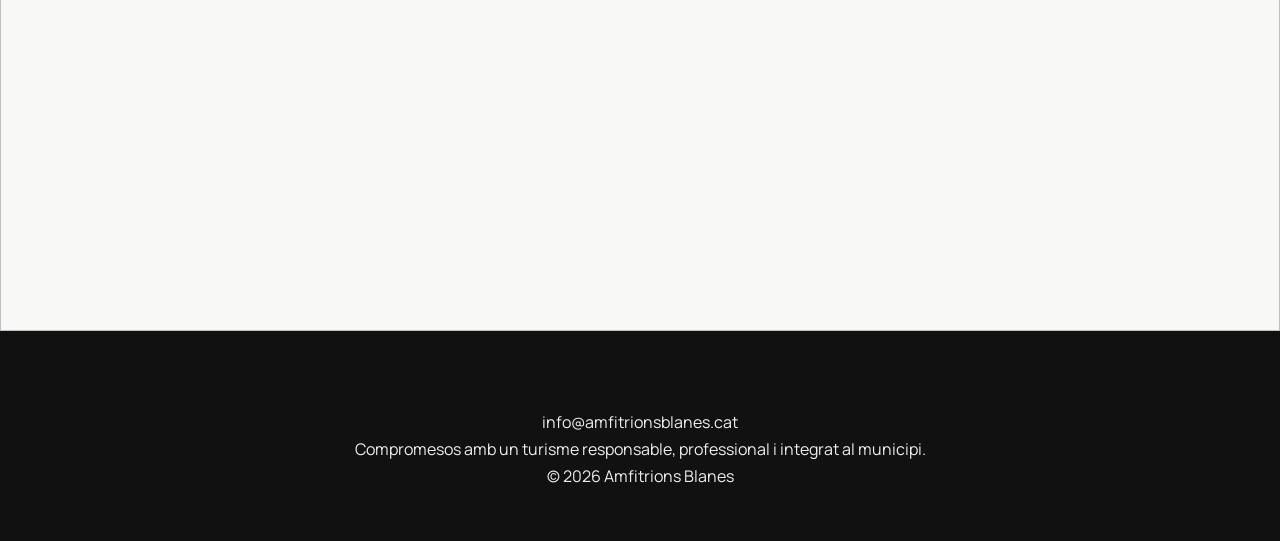
==== commit 9c2faa99: "Add files via upload" ====
--- a/index.html
+++ b/index.html
@@ -4,12 +4,20 @@
 <meta charset="UTF-8">
 <meta name="viewport" content="width=device-width,initial-scale=1.0">
 <title>Amfitrions Blanes</title>
+<link rel="preconnect" href="https://fonts.googleapis.com">
+<link rel="preconnect" href="https://fonts.gstatic.com" crossorigin>
+<link href="https://fonts.googleapis.com/css2?family=Manrope:wght@400;500;600;700&display=swap" rel="stylesheet">
 <link rel="stylesheet" href="style.css">
 </head>
 <body>
 <header class="header">
   <div class="logo"><img src="images/logo-amfitrions-blanes.png" alt="Logo"></div>
-  <nav>
+
+  <button class="burger" id="burger" aria-label="Obrir menú" aria-expanded="false">
+    <span></span><span></span><span></span>
+  </button>
+
+  <nav id="nav">
     <a href="#associacio">Associació</a>
     <a href="#quefem">Què fem</a>
     <a href="#membre">Fes-te membre</a>
@@ -45,6 +53,7 @@
 
 <section id="membre" class="cta">
 <img src="images/sapalomera.jpg" alt="">
+<div class="overlay"></div>
 <div><h2>Junts representem una part essencial del turisme de Blanes.</h2>
 <p>Formar part d'Amfitrions Blanes és sumar esforços per construir un sector més fort, més escoltat i millor preparat per afrontar els reptes del futur.</p>
 <strong>Incorporació gratuïta*</strong><p><small>*Durant la fase inicial de l'associació.</small></p>
@@ -52,6 +61,7 @@
 
 <section id="contacte" class="contact">
 <img src="images/contacte.jpg" alt="">
+<div class="overlay"></div>
 <div><h2>Contacte</h2><p>Si gestiones un habitatge d'ús turístic a Blanes o vols conèixer millor l'associació, estarem encantats d'escoltar-te.</p>
 <p><a href="mailto:info@amfitrionsblanes.cat">info@amfitrionsblanes.cat</a></p>
 <a class="btn" href="https://whatsapp.com/channel/0029Vb8JWbJDuMReYdjWYP35">Segueix el nostre canal de WhatsApp</a></div>
@@ -62,4 +72,4 @@
 <p>Compromesos amb un turisme responsable, professional i integrat al municipi.</p>
 <p>© 2026 Amfitrions Blanes</p></footer>
 <script src="script.js"></script>
-</body></html>+</body></html>
--- a/style.css
+++ b/style.css
@@ -1,19 +1,58 @@
 *{margin:0;padding:0;box-sizing:border-box}
 html{scroll-behavior:smooth}
-body{font-family:Bronova,system-ui,sans-serif;background:#f8f8f6;color:#222;line-height:1.7}
+body{font-family:'Manrope',system-ui,sans-serif;background:#f8f8f6;color:#222;line-height:1.7}
+
 .header{position:fixed;top:0;width:100%;display:flex;justify-content:space-between;align-items:center;padding:18px 6%;background:transparent;transition:.3s;z-index:1000}
 .header.scrolled{background:#f8f8f6;box-shadow:0 4px 18px rgba(0,0,0,.06)}
 .logo img{height:54px}
+
 nav{display:flex;gap:28px;align-items:center}
 nav a{text-decoration:none;color:#222}
 .btn{padding:12px 24px;border-radius:999px;background:#123f73;color:#fff;text-decoration:none}
+
+/* Botó hamburguesa: ocult en escriptori */
+.burger{display:none;flex-direction:column;justify-content:center;gap:5px;width:34px;height:34px;background:none;border:none;cursor:pointer;z-index:1100}
+.burger span{display:block;height:3px;width:100%;background:#123f73;border-radius:2px;transition:.3s}
+.header.scrolled .burger span{background:#123f73}
+.burger.open span:nth-child(1){transform:translateY(8px) rotate(45deg)}
+.burger.open span:nth-child(2){opacity:0}
+.burger.open span:nth-child(3){transform:translateY(-8px) rotate(-45deg)}
+
 .hero,.cta,.contact{position:relative;min-height:100vh;display:flex;align-items:center}
 .hero img,.cta img,.contact img{position:absolute;inset:0;width:100%;height:100%;object-fit:cover}
-.overlay{position:absolute;inset:0;background:linear-gradient(90deg,rgba(0,0,0,.45),rgba(0,0,0,.15))}
+.overlay{position:absolute;inset:0;background:linear-gradient(90deg,rgba(0,0,0,.55),rgba(0,0,0,.25))}
 .content,.cta div,.contact div{position:relative;max-width:700px;padding:8%;color:#fff}
+.cta a.btn,.contact a.btn{display:inline-block;margin-top:10px}
+
 section:not(.hero):not(.cta):not(.contact){padding:100px 8%}
 .grid{display:grid;grid-template-columns:repeat(auto-fit,minmax(220px,1fr));gap:28px;margin-top:40px}
 .grid div{background:#fff;padding:30px;border-radius:16px;box-shadow:0 8px 24px rgba(0,0,0,.05)}
+
 footer{background:#111;color:#eee;text-align:center;padding:50px 20px}
 footer img{margin-bottom:20px}
-@media(max-width:768px){nav{display:none}.hero,.cta,.contact{min-height:80vh}.content,.cta div,.contact div{padding:12%}}
+
+@media(max-width:768px){
+  .burger{display:flex}
+
+  nav{
+    position:fixed;
+    top:0; right:0;
+    height:100vh;
+    width:min(78vw,320px);
+    background:#f8f8f6;
+    flex-direction:column;
+    justify-content:center;
+    align-items:flex-start;
+    gap:26px;
+    padding:40px 10%;
+    transform:translateX(100%);
+    transition:transform .35s ease;
+    box-shadow:-8px 0 24px rgba(0,0,0,.12);
+  }
+  nav.open{transform:translateX(0)}
+  nav a{font-size:1.1rem}
+  nav a.btn{margin-top:10px}
+
+  .hero,.cta,.contact{min-height:80vh}
+  .content,.cta div,.contact div{padding:12%}
+}
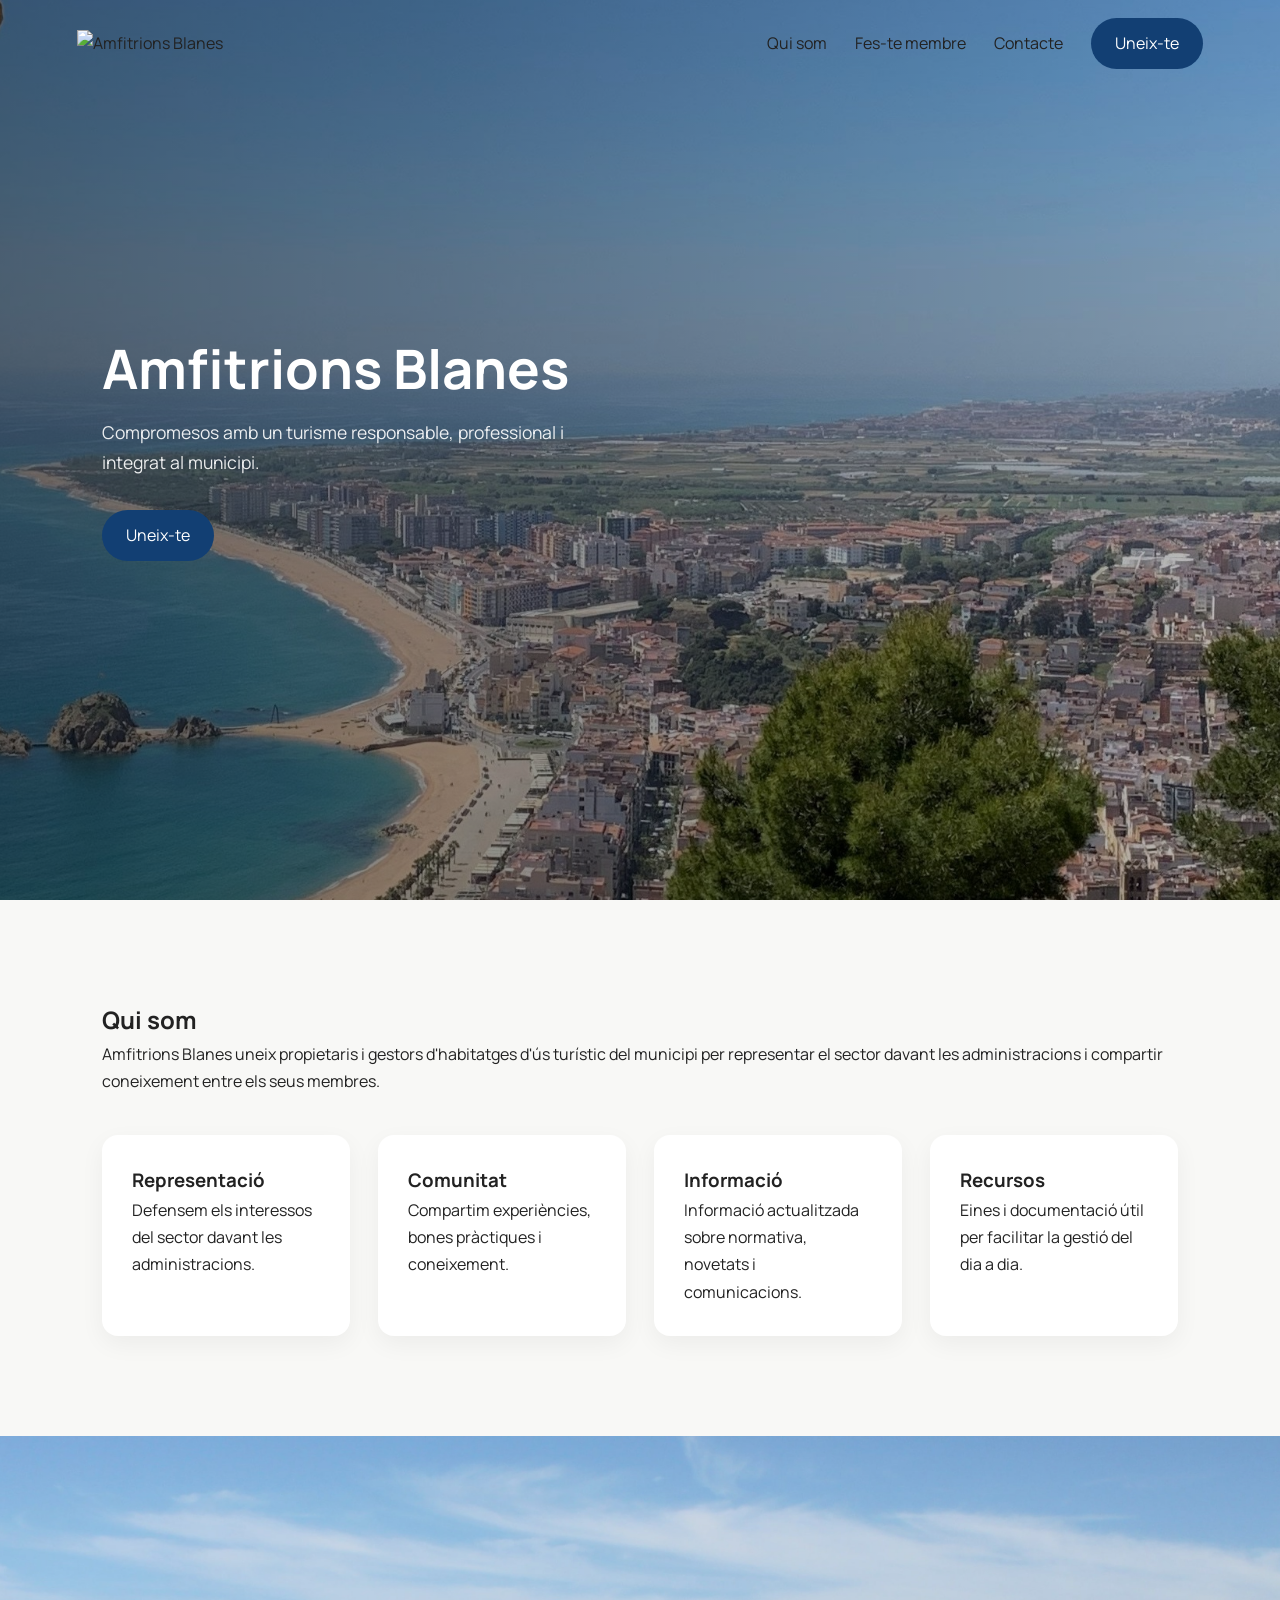
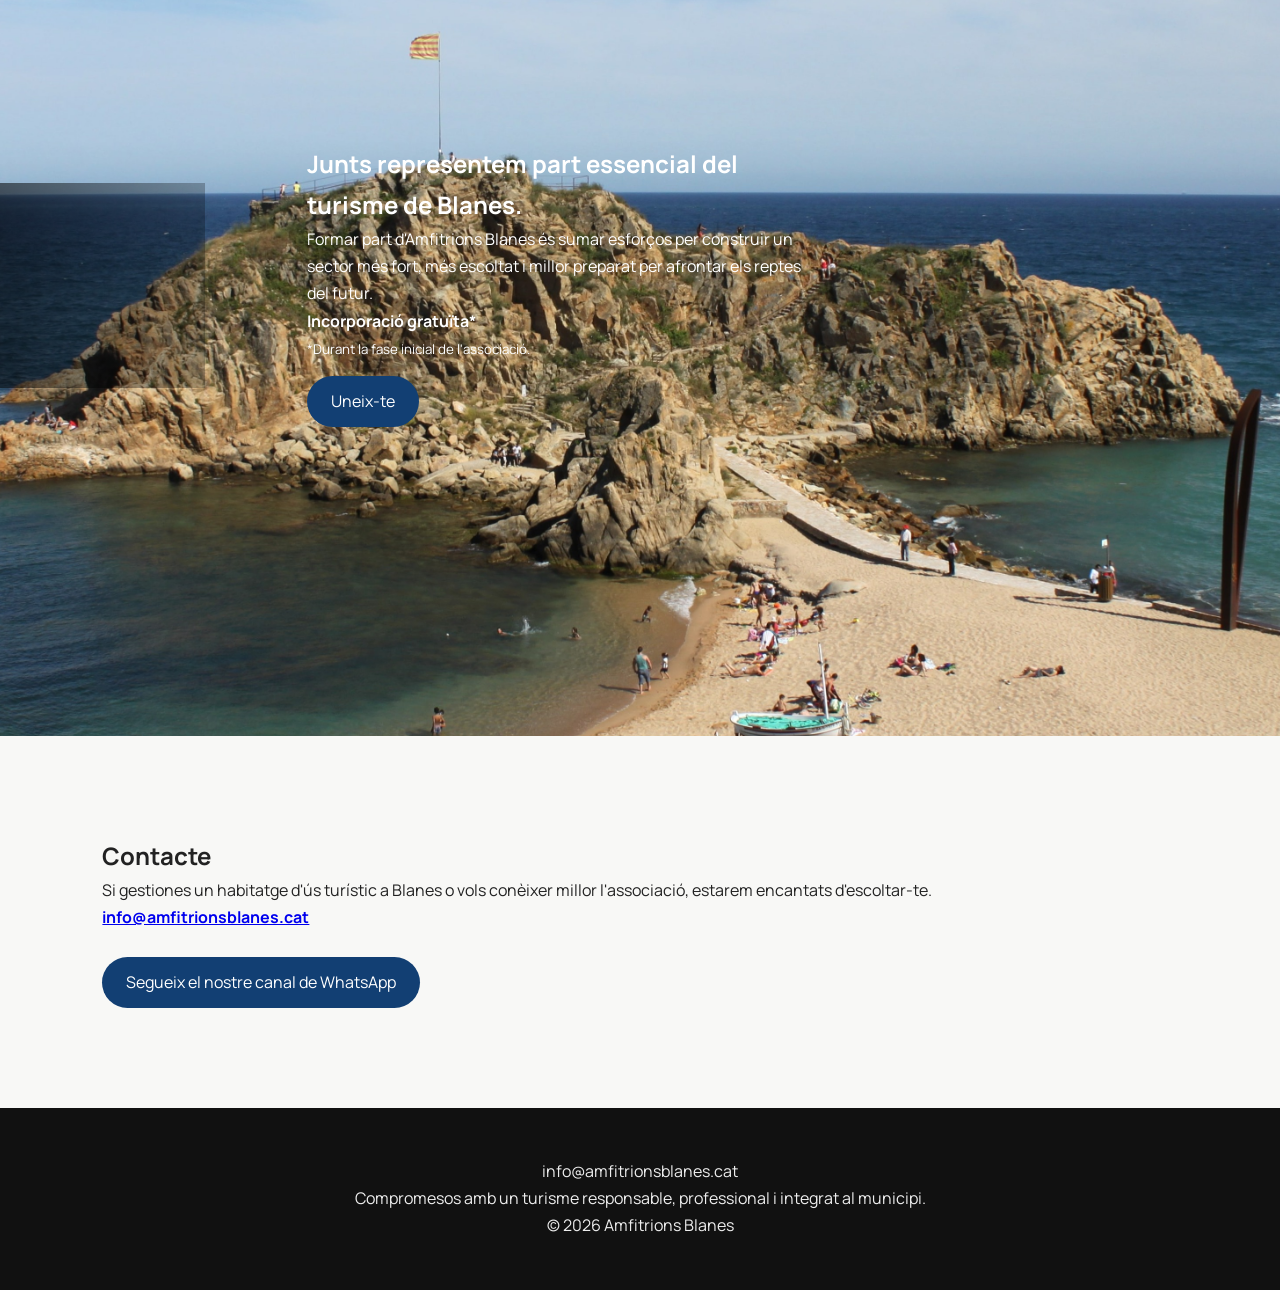
==== commit aa5e9e10: "Add files via upload" ====
--- a/index.html
+++ b/index.html
@@ -4,6 +4,7 @@
 <meta charset="UTF-8">
 <meta name="viewport" content="width=device-width,initial-scale=1.0">
 <title>Amfitrions Blanes</title>
+<link rel="icon" href="favicon.ico">
 <link rel="preconnect" href="https://fonts.googleapis.com">
 <link rel="preconnect" href="https://fonts.gstatic.com" crossorigin>
 <link href="https://fonts.googleapis.com/css2?family=Manrope:wght@400;500;600;700&display=swap" rel="stylesheet">
@@ -11,15 +12,14 @@
 </head>
 <body>
 <header class="header">
-  <div class="logo"><img src="images/logo-amfitrions-blanes.png" alt="Logo"></div>
+  <div class="logo"><img src="images/logo.png" alt="Amfitrions Blanes"></div>
 
   <button class="burger" id="burger" aria-label="Obrir menú" aria-expanded="false">
     <span></span><span></span><span></span>
   </button>
 
   <nav id="nav">
-    <a href="#associacio">Associació</a>
-    <a href="#quefem">Què fem</a>
+    <a href="#quisom">Qui som</a>
     <a href="#membre">Fes-te membre</a>
     <a href="#contacte">Contacte</a>
     <a class="btn" href="mailto:info@amfitrionsblanes.cat">Uneix-te</a>
@@ -36,14 +36,9 @@
   </div>
 </section>
 
-<section id="associacio">
-<h2>Una associació de Blanes</h2>
-<p>Amfitrions Blanes està formada per propietaris i gestors d'habitatges d'ús turístic del municipi, amb la voluntat d'unir el sector, representar-lo davant les administracions i crear un espai de col·laboració entre els seus membres.</p>
-<p>Creiem que el diàleg, la informació compartida i la participació activa són la millor manera d'afrontar els reptes del present i contribuir al futur del turisme a Blanes.</p>
-</section>
-
-<section id="quefem">
-<h2>Què fem</h2>
+<section id="quisom">
+<h2>Qui som</h2>
+<p>Amfitrions Blanes uneix propietaris i gestors d'habitatges d'ús turístic del municipi per representar el sector davant les administracions i compartir coneixement entre els seus membres.</p>
 <div class="grid">
 <div><h3>Representació</h3><p>Defensem els interessos del sector davant les administracions.</p></div>
 <div><h3>Comunitat</h3><p>Compartim experiències, bones pràctiques i coneixement.</p></div>
@@ -54,20 +49,19 @@
 <section id="membre" class="cta">
 <img src="images/sapalomera.jpg" alt="">
 <div class="overlay"></div>
-<div><h2>Junts representem una part essencial del turisme de Blanes.</h2>
+<div><h2>Junts representem part essencial del turisme de Blanes.</h2>
 <p>Formar part d'Amfitrions Blanes és sumar esforços per construir un sector més fort, més escoltat i millor preparat per afrontar els reptes del futur.</p>
 <strong>Incorporació gratuïta*</strong><p><small>*Durant la fase inicial de l'associació.</small></p>
 <a class="btn" href="mailto:info@amfitrionsblanes.cat">Uneix-te</a></div></section>
 
-<section id="contacte" class="contact">
-<img src="images/contacte.jpg" alt="">
-<div class="overlay"></div>
-<div><h2>Contacte</h2><p>Si gestiones un habitatge d'ús turístic a Blanes o vols conèixer millor l'associació, estarem encantats d'escoltar-te.</p>
-<p><a href="mailto:info@amfitrionsblanes.cat">info@amfitrionsblanes.cat</a></p>
-<a class="btn" href="https://whatsapp.com/channel/0029Vb8JWbJDuMReYdjWYP35">Segueix el nostre canal de WhatsApp</a></div>
+<section id="contacte">
+<h2>Contacte</h2>
+<p>Si gestiones un habitatge d'ús turístic a Blanes o vols conèixer millor l'associació, estarem encantats d'escoltar-te.</p>
+<p class="mail"><a href="mailto:info@amfitrionsblanes.cat">info@amfitrionsblanes.cat</a></p>
+<a class="btn" href="https://whatsapp.com/channel/0029Vb8JWbJDuMReYdjWYP35">Segueix el nostre canal de WhatsApp</a>
 </section>
 
-<footer><img src="images/logo-amfitrions-blanes.png" alt="" height="40">
+<footer>
 <p>info@amfitrionsblanes.cat</p>
 <p>Compromesos amb un turisme responsable, professional i integrat al municipi.</p>
 <p>© 2026 Amfitrions Blanes</p></footer>
--- a/style.css
+++ b/style.css
@@ -8,30 +8,36 @@
 
 nav{display:flex;gap:28px;align-items:center}
 nav a{text-decoration:none;color:#222}
-.btn{padding:12px 24px;border-radius:999px;background:#123f73;color:#fff;text-decoration:none}
+.btn{padding:12px 24px;border-radius:999px;background:#123f73;color:#fff;text-decoration:none;display:inline-block}
 
 /* Botó hamburguesa: ocult en escriptori */
 .burger{display:none;flex-direction:column;justify-content:center;gap:5px;width:34px;height:34px;background:none;border:none;cursor:pointer;z-index:1100}
 .burger span{display:block;height:3px;width:100%;background:#123f73;border-radius:2px;transition:.3s}
-.header.scrolled .burger span{background:#123f73}
 .burger.open span:nth-child(1){transform:translateY(8px) rotate(45deg)}
 .burger.open span:nth-child(2){opacity:0}
 .burger.open span:nth-child(3){transform:translateY(-8px) rotate(-45deg)}
 
-.hero,.cta,.contact{position:relative;min-height:100vh;display:flex;align-items:center}
-.hero img,.cta img,.contact img{position:absolute;inset:0;width:100%;height:100%;object-fit:cover}
+.hero,.cta{position:relative;min-height:100vh;display:flex;align-items:center;overflow:hidden}
+.hero img,.cta img{position:absolute;width:100%;height:130%;top:-15%;left:0;object-fit:cover}
 .overlay{position:absolute;inset:0;background:linear-gradient(90deg,rgba(0,0,0,.55),rgba(0,0,0,.25))}
-.content,.cta div,.contact div{position:relative;max-width:700px;padding:8%;color:#fff}
-.cta a.btn,.contact a.btn{display:inline-block;margin-top:10px}
 
-section:not(.hero):not(.cta):not(.contact){padding:100px 8%}
+.content{position:relative;max-width:720px;padding:8%;color:#fff}
+.content h1{font-size:3.4rem;font-weight:700;line-height:1.1;margin-bottom:20px}
+.content p{margin-bottom:32px;font-size:1.1rem;opacity:.9}
+
+.cta div{position:relative;max-width:700px;padding:8%;color:#fff}
+.cta a.btn{display:inline-block;margin-top:14px}
+
+section:not(.hero):not(.cta){padding:100px 8%}
 .grid{display:grid;grid-template-columns:repeat(auto-fit,minmax(220px,1fr));gap:28px;margin-top:40px}
 .grid div{background:#fff;padding:30px;border-radius:16px;box-shadow:0 8px 24px rgba(0,0,0,.05)}
 
+#contacte .mail{font-weight:700;margin-bottom:20px}
+#contacte .btn{margin-top:6px}
+
 footer{background:#111;color:#eee;text-align:center;padding:50px 20px}
-footer img{margin-bottom:20px}
 
-@media(max-width:768px){
+@media(max-width:1024px){
   .burger{display:flex}
 
   nav{
@@ -53,6 +59,7 @@
   nav a{font-size:1.1rem}
   nav a.btn{margin-top:10px}
 
-  .hero,.cta,.contact{min-height:80vh}
-  .content,.cta div,.contact div{padding:12%}
+  .hero,.cta{min-height:80vh}
+  .content,.cta div{padding:12%}
+  .content h1{font-size:2.4rem}
 }
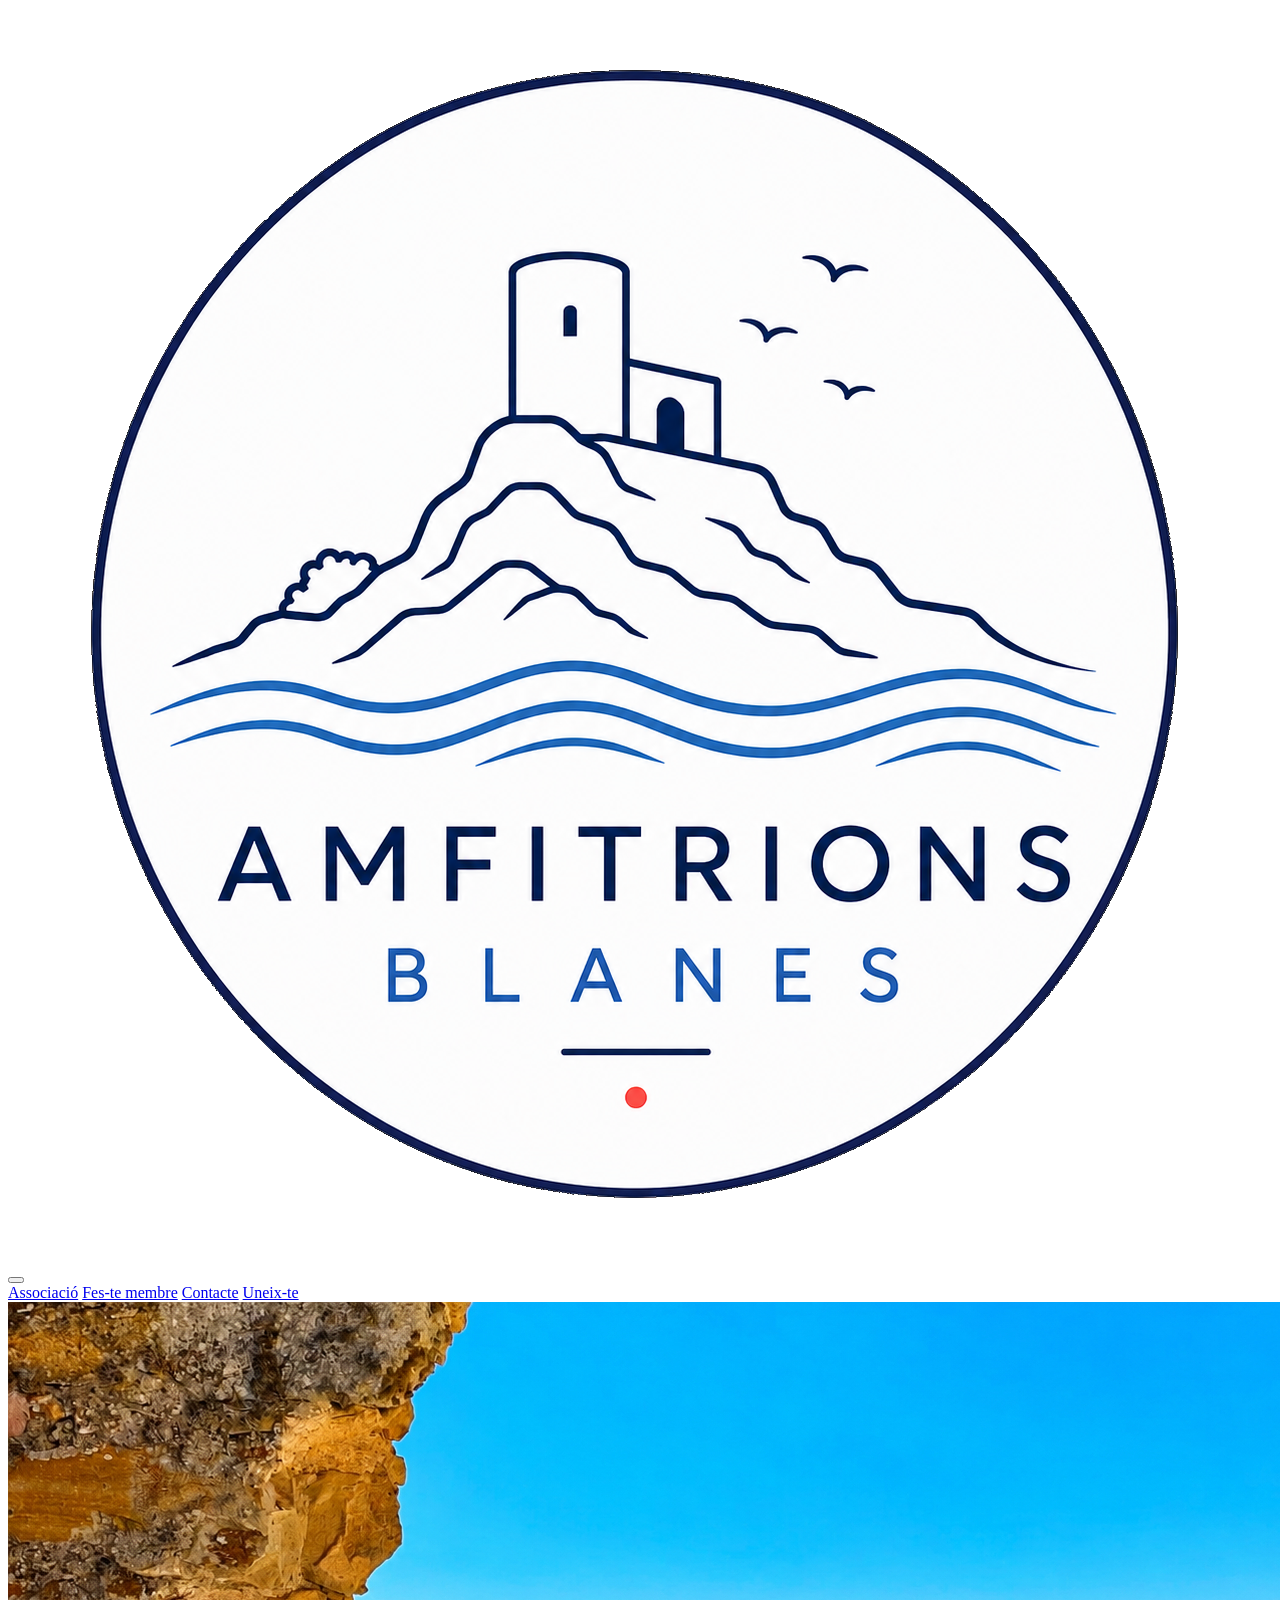
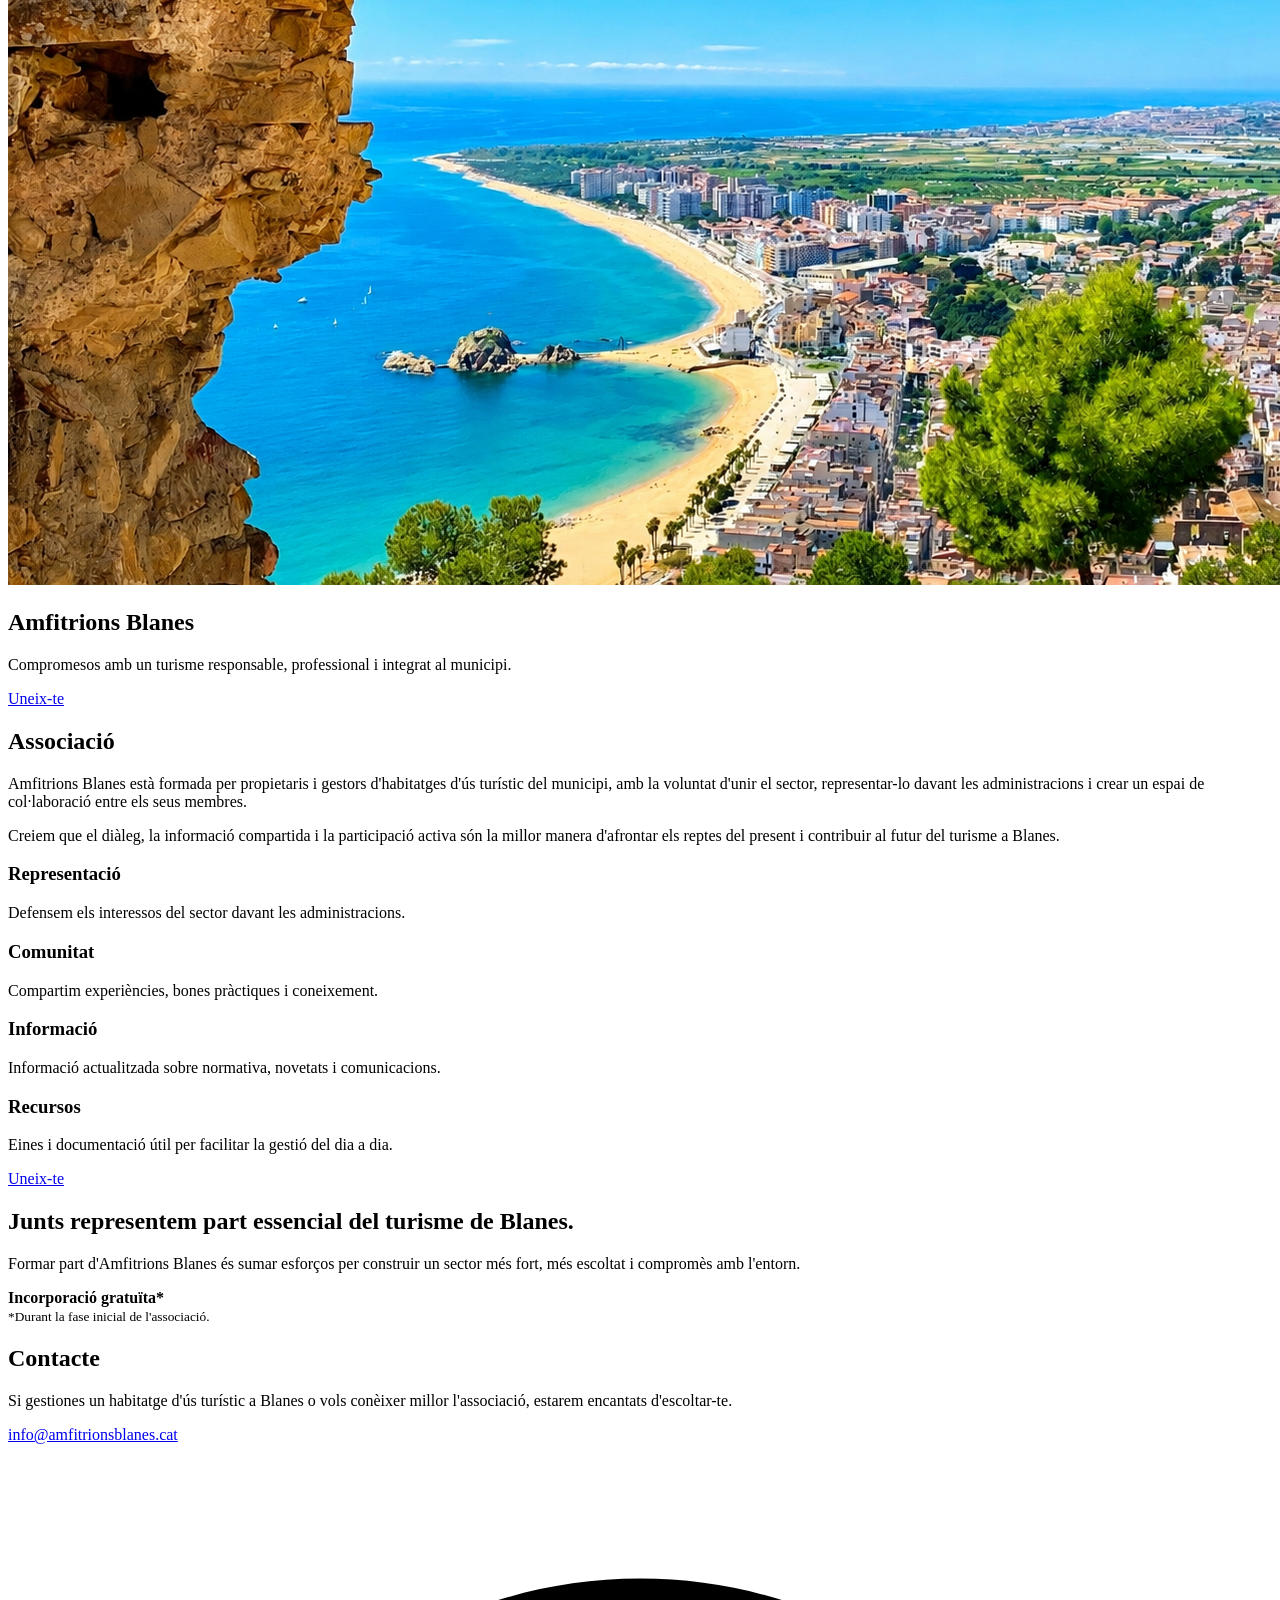
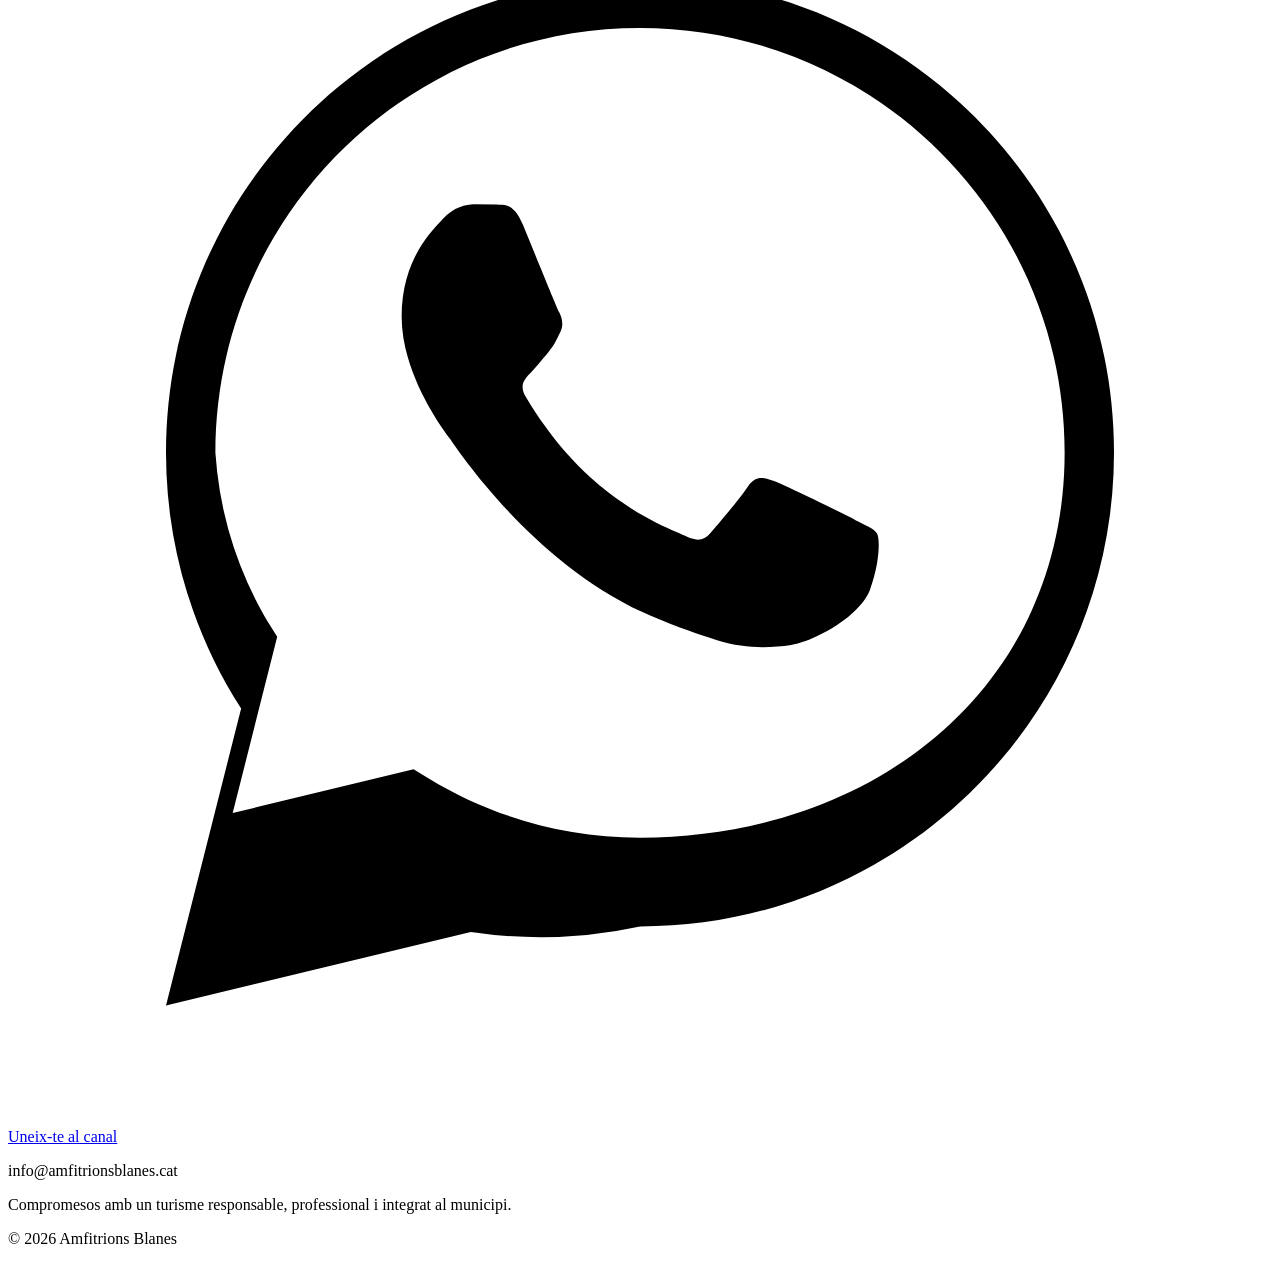
==== commit d72caaa1: "Add files via upload" ====
--- a/index.html
+++ b/index.html
@@ -7,7 +7,7 @@
 <link rel="icon" href="favicon.ico">
 <link rel="preconnect" href="https://fonts.googleapis.com">
 <link rel="preconnect" href="https://fonts.gstatic.com" crossorigin>
-<link href="https://fonts.googleapis.com/css2?family=Manrope:wght@400;500;600;700&display=swap" rel="stylesheet">
+<link href="https://fonts.googleapis.com/css2?family=Manrope:wght@400;500;600;700;800&display=swap" rel="stylesheet">
 <link rel="stylesheet" href="style.css">
 </head>
 <body>
@@ -19,7 +19,7 @@
   </button>
 
   <nav id="nav">
-    <a href="#quisom">Qui som</a>
+    <a href="#associacio">Associació</a>
     <a href="#membre">Fes-te membre</a>
     <a href="#contacte">Contacte</a>
     <a class="btn" href="mailto:info@amfitrionsblanes.cat">Uneix-te</a>
@@ -36,9 +36,10 @@
   </div>
 </section>
 
-<section id="quisom">
-<h2>Qui som</h2>
-<p>Amfitrions Blanes uneix propietaris i gestors d'habitatges d'ús turístic del municipi per representar el sector davant les administracions i compartir coneixement entre els seus membres.</p>
+<section id="associacio">
+<h2>Associació</h2>
+<p>Amfitrions Blanes està formada per propietaris i gestors d'habitatges d'ús turístic del municipi, amb la voluntat d'unir el sector, representar-lo davant les administracions i crear un espai de col·laboració entre els seus membres.</p>
+<p>Creiem que el diàleg, la informació compartida i la participació activa són la millor manera d'afrontar els reptes del present i contribuir al futur del turisme a Blanes.</p>
 <div class="grid">
 <div><h3>Representació</h3><p>Defensem els interessos del sector davant les administracions.</p></div>
 <div><h3>Comunitat</h3><p>Compartim experiències, bones pràctiques i coneixement.</p></div>
@@ -47,18 +48,24 @@
 </div></section>
 
 <section id="membre" class="cta">
-<img src="images/sapalomera.jpg" alt="">
-<div class="overlay"></div>
-<div><h2>Junts representem part essencial del turisme de Blanes.</h2>
-<p>Formar part d'Amfitrions Blanes és sumar esforços per construir un sector més fort, més escoltat i millor preparat per afrontar els reptes del futur.</p>
-<strong>Incorporació gratuïta*</strong><p><small>*Durant la fase inicial de l'associació.</small></p>
-<a class="btn" href="mailto:info@amfitrionsblanes.cat">Uneix-te</a></div></section>
+<div class="cta-wrap">
+  <div class="cta-box"><a class="btn" href="mailto:info@amfitrionsblanes.cat">Uneix-te</a></div>
+  <div class="cta-text">
+    <h2>Junts representem part essencial del turisme de Blanes.</h2>
+    <p>Formar part d'Amfitrions Blanes és sumar esforços per construir un sector més fort, més escoltat i compromès amb l'entorn.</p>
+    <p><strong>Incorporació gratuïta*</strong><br><small>*Durant la fase inicial de l'associació.</small></p>
+  </div>
+</div>
+</section>
 
 <section id="contacte">
 <h2>Contacte</h2>
 <p>Si gestiones un habitatge d'ús turístic a Blanes o vols conèixer millor l'associació, estarem encantats d'escoltar-te.</p>
 <p class="mail"><a href="mailto:info@amfitrionsblanes.cat">info@amfitrionsblanes.cat</a></p>
-<a class="btn" href="https://whatsapp.com/channel/0029Vb8JWbJDuMReYdjWYP35">Segueix el nostre canal de WhatsApp</a>
+<a class="btn btn-whatsapp" href="https://whatsapp.com/channel/0029Vb8JWbJDuMReYdjWYP35">
+  <svg class="wa-icon" viewBox="0 0 32 32" aria-hidden="true"><path d="M16.001 3C9.373 3 4 8.373 4 15c0 2.386.7 4.61 1.902 6.484L4 29l7.716-1.862A11.94 11.94 0 0 0 16.001 27C22.628 27 28 21.627 28 15S22.628 3 16.001 3zm0 21.75c-1.964 0-3.79-.55-5.35-1.5l-.383-.228-4.58 1.105 1.127-4.463-.25-.396A9.71 9.71 0 0 1 5.25 15c0-5.938 4.813-10.75 10.75-10.75S26.75 9.062 26.75 15 21.938 24.75 16.001 24.75zm5.42-8.06c-.297-.148-1.755-.867-2.028-.966-.272-.099-.47-.148-.668.148-.198.297-.767.966-.94 1.164-.173.198-.347.223-.644.074-.297-.148-1.253-.462-2.386-1.472-.882-.786-1.478-1.757-1.651-2.054-.173-.297-.018-.457.13-.605.134-.133.297-.347.446-.52.148-.174.198-.297.297-.495.099-.198.05-.372-.025-.52-.074-.148-.668-1.612-.916-2.208-.242-.58-.487-.502-.668-.512l-.57-.01c-.198 0-.52.074-.792.372-.272.297-1.04 1.017-1.04 2.48 0 1.462 1.065 2.876 1.213 3.074.148.198 2.096 3.2 5.079 4.487.71.306 1.263.489 1.694.626.712.226 1.36.194 1.872.118.571-.085 1.755-.717 2.003-1.41.248-.693.248-1.287.173-1.41-.074-.124-.272-.198-.57-.347z"/></svg>
+  <span>Uneix-te al canal</span>
+</a>
 </section>
 
 <footer>
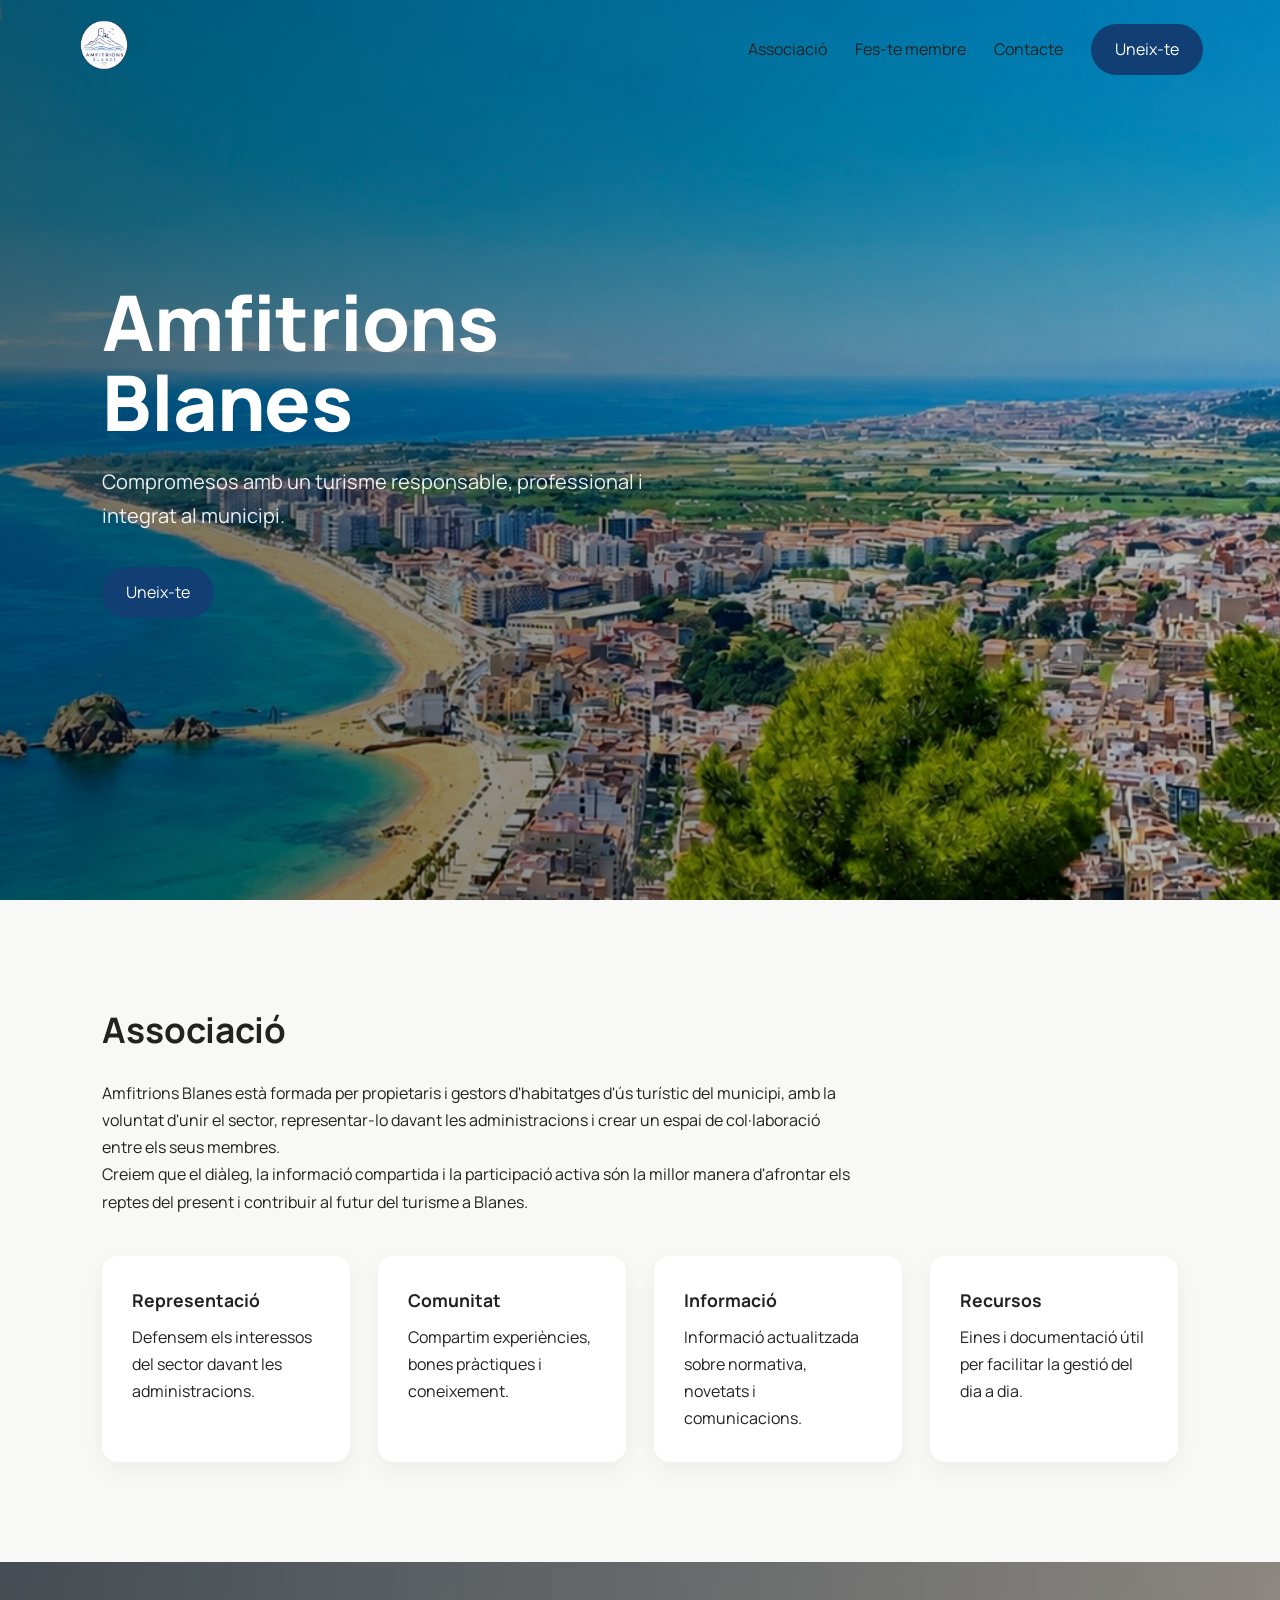
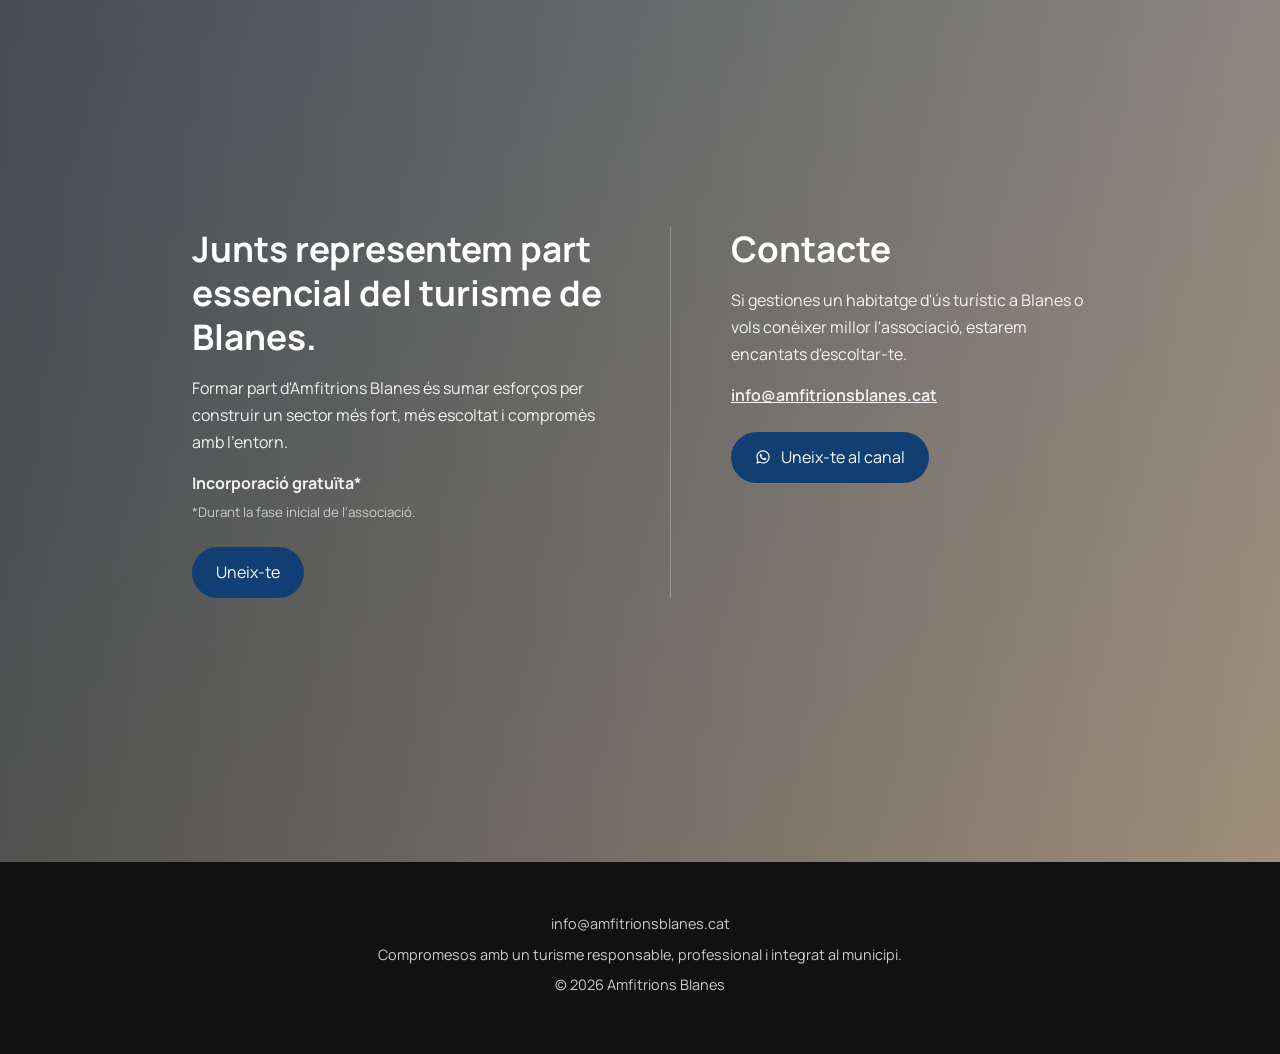
==== commit 043bc3d0: "Add files via upload" ====
--- a/index.html
+++ b/index.html
@@ -47,25 +47,27 @@
 <div><h3>Recursos</h3><p>Eines i documentació útil per facilitar la gestió del dia a dia.</p></div>
 </div></section>
 
-<section id="membre" class="cta">
-<div class="cta-wrap">
-  <div class="cta-box"><a class="btn" href="mailto:info@amfitrionsblanes.cat">Uneix-te</a></div>
-  <div class="cta-text">
+<section class="cta-merged">
+<div class="cta-grid">
+
+  <div id="membre" class="cta-col">
     <h2>Junts representem part essencial del turisme de Blanes.</h2>
     <p>Formar part d'Amfitrions Blanes és sumar esforços per construir un sector més fort, més escoltat i compromès amb l'entorn.</p>
     <p><strong>Incorporació gratuïta*</strong><br><small>*Durant la fase inicial de l'associació.</small></p>
+    <a class="btn" href="mailto:info@amfitrionsblanes.cat">Uneix-te</a>
   </div>
+
+  <div id="contacte" class="cta-col">
+    <h2>Contacte</h2>
+    <p>Si gestiones un habitatge d'ús turístic a Blanes o vols conèixer millor l'associació, estarem encantats d'escoltar-te.</p>
+    <p class="mail"><a href="mailto:info@amfitrionsblanes.cat">info@amfitrionsblanes.cat</a></p>
+    <a class="btn btn-whatsapp" href="https://whatsapp.com/channel/0029Vb8JWbJDuMReYdjWYP35">
+      <svg class="wa-icon" viewBox="0 0 24 24" aria-hidden="true"><path d="M12.04 2C6.58 2 2.13 6.45 2.13 11.91c0 1.74.45 3.44 1.32 4.94L2.05 22l5.28-1.38a9.9 9.9 0 0 0 4.71 1.2h.01c5.46 0 9.91-4.45 9.91-9.91C21.96 6.45 17.5 2 12.04 2Zm0 18.13a8.2 8.2 0 0 1-4.19-1.15l-.3-.18-3.13.82.84-3.05-.2-.31a8.2 8.2 0 0 1-1.26-4.35c0-4.54 3.7-8.24 8.25-8.24 2.2 0 4.27.86 5.83 2.41a8.19 8.19 0 0 1 2.41 5.83c0 4.55-3.7 8.24-8.25 8.24Zm4.52-6.17c-.25-.12-1.47-.72-1.7-.81-.23-.08-.4-.12-.56.13-.17.25-.64.81-.78.97-.15.17-.29.19-.54.06-.25-.12-1.04-.38-1.99-1.22-.73-.65-1.23-1.46-1.37-1.7-.15-.25-.02-.39.11-.51.11-.11.25-.29.37-.43.13-.15.17-.25.25-.41.08-.17.04-.31-.02-.44-.06-.12-.56-1.34-.76-1.84-.2-.48-.4-.42-.56-.43h-.48c-.16 0-.43.06-.66.31-.22.25-.86.85-.86 2.07 0 1.22.89 2.4 1.01 2.56.12.17 1.75 2.67 4.24 3.74.59.26 1.05.41 1.41.52.59.19 1.13.16 1.56.1.48-.07 1.47-.6 1.67-1.18.21-.58.21-1.07.15-1.18-.07-.1-.23-.16-.48-.29Z"/></svg>
+      <span>Uneix-te al canal</span>
+    </a>
+  </div>
+
 </div>
-</section>
-
-<section id="contacte">
-<h2>Contacte</h2>
-<p>Si gestiones un habitatge d'ús turístic a Blanes o vols conèixer millor l'associació, estarem encantats d'escoltar-te.</p>
-<p class="mail"><a href="mailto:info@amfitrionsblanes.cat">info@amfitrionsblanes.cat</a></p>
-<a class="btn btn-whatsapp" href="https://whatsapp.com/channel/0029Vb8JWbJDuMReYdjWYP35">
-  <svg class="wa-icon" viewBox="0 0 32 32" aria-hidden="true"><path d="M16.001 3C9.373 3 4 8.373 4 15c0 2.386.7 4.61 1.902 6.484L4 29l7.716-1.862A11.94 11.94 0 0 0 16.001 27C22.628 27 28 21.627 28 15S22.628 3 16.001 3zm0 21.75c-1.964 0-3.79-.55-5.35-1.5l-.383-.228-4.58 1.105 1.127-4.463-.25-.396A9.71 9.71 0 0 1 5.25 15c0-5.938 4.813-10.75 10.75-10.75S26.75 9.062 26.75 15 21.938 24.75 16.001 24.75zm5.42-8.06c-.297-.148-1.755-.867-2.028-.966-.272-.099-.47-.148-.668.148-.198.297-.767.966-.94 1.164-.173.198-.347.223-.644.074-.297-.148-1.253-.462-2.386-1.472-.882-.786-1.478-1.757-1.651-2.054-.173-.297-.018-.457.13-.605.134-.133.297-.347.446-.52.148-.174.198-.297.297-.495.099-.198.05-.372-.025-.52-.074-.148-.668-1.612-.916-2.208-.242-.58-.487-.502-.668-.512l-.57-.01c-.198 0-.52.074-.792.372-.272.297-1.04 1.017-1.04 2.48 0 1.462 1.065 2.876 1.213 3.074.148.198 2.096 3.2 5.079 4.487.71.306 1.263.489 1.694.626.712.226 1.36.194 1.872.118.571-.085 1.755-.717 2.003-1.41.248-.693.248-1.287.173-1.41-.074-.124-.272-.198-.57-.347z"/></svg>
-  <span>Uneix-te al canal</span>
-</a>
 </section>
 
 <footer>
--- a/style.css
+++ b/style.css
@@ -0,0 +1,80 @@
+*{margin:0;padding:0;box-sizing:border-box}
+html{scroll-behavior:smooth;-webkit-text-size-adjust:100%;text-size-adjust:100%}
+body{font-family:'Manrope',system-ui,sans-serif;background:#f8f8f6;color:#222;line-height:1.7}
+
+.header{position:fixed;top:0;width:100%;display:flex;justify-content:space-between;align-items:center;padding:18px 6%;background:transparent;transition:.3s;z-index:1000}
+.header.scrolled{background:#f8f8f6;box-shadow:0 4px 18px rgba(0,0,0,.06)}
+.logo img{height:54px}
+
+nav{display:flex;gap:28px;align-items:center}
+nav a{text-decoration:none;color:#222}
+.btn{padding:12px 24px;border-radius:999px;background:#123f73;color:#fff;text-decoration:none;display:inline-block;border:none;font:inherit;cursor:pointer}
+.btn-whatsapp{display:inline-flex;align-items:center;gap:10px}
+.wa-icon{width:1em;height:1em;fill:#fff;flex-shrink:0}
+
+/* Botó hamburguesa: ocult en escriptori */
+.burger{display:none;flex-direction:column;justify-content:center;gap:5px;width:34px;height:34px;background:none;border:none;cursor:pointer;z-index:1100}
+.burger span{display:block;height:3px;width:100%;background:#123f73;border-radius:2px;transition:.3s}
+.burger.open span:nth-child(1){transform:translateY(8px) rotate(45deg)}
+.burger.open span:nth-child(2){opacity:0}
+.burger.open span:nth-child(3){transform:translateY(-8px) rotate(-45deg)}
+
+/* Hero: pantalla completa, amb parallax */
+.hero{position:relative;min-height:100vh;min-height:100dvh;display:flex;align-items:center;overflow:hidden}
+.hero img{position:absolute;width:100%;height:130%;top:-15%;left:0;object-fit:cover}
+.overlay{position:absolute;inset:0;background:linear-gradient(90deg,rgba(0,0,0,.55),rgba(0,0,0,.25))}
+.content{position:relative;max-width:760px;padding:8%;color:#fff}
+.content h1{font-size:clamp(2.6rem,6vw,4.8rem);font-weight:800;line-height:1.05;margin-bottom:22px;letter-spacing:-.01em}
+.content p{margin-bottom:34px;font-size:clamp(1rem,2vw,1.25rem);opacity:.92}
+
+/* Fes-te membre + Contacte fusionats: degradat gris-marronós, dues columnes */
+.cta-merged{position:relative;min-height:100vh;min-height:100dvh;display:flex;align-items:center;
+  background:
+    linear-gradient(90deg,rgba(0,0,0,.5),rgba(0,0,0,.2)),
+    linear-gradient(135deg,#8a9aa8,#c7b299);
+}
+.cta-grid{display:grid;grid-template-columns:1fr 1fr;gap:60px;max-width:1100px;margin:0 auto;width:100%;padding:8%}
+.cta-col{color:#fff}
+.cta-col:last-child{border-left:1px solid rgba(255,255,255,.25);padding-left:60px}
+.cta-col h2{font-size:clamp(1.5rem,3.4vw,2.2rem);line-height:1.25;margin-bottom:16px}
+.cta-col p{margin-bottom:14px;opacity:.92}
+.cta-col small{opacity:.75}
+.cta-col .mail a{color:#fff;font-weight:600;text-decoration:underline}
+.cta-col .btn{margin-top:8px}
+
+/* Seccions de contingut pla (Associació) */
+section:not(.hero):not(.cta-merged){padding:100px 8%}
+section:not(.hero):not(.cta-merged) h2{font-size:clamp(1.6rem,3vw,2.2rem);margin-bottom:20px}
+#associacio p{max-width:760px}
+.grid{display:grid;grid-template-columns:repeat(auto-fit,minmax(220px,1fr));gap:28px;margin-top:40px}
+.grid div{background:#fff;padding:30px;border-radius:16px;box-shadow:0 8px 24px rgba(0,0,0,.05)}
+.grid h3{font-size:1.1rem;margin-bottom:8px}
+
+footer{background:#111;color:#eee;text-align:center;padding:50px 20px}
+footer p{margin-bottom:6px;font-size:.9rem;opacity:.85}
+
+@media(max-width:1024px){
+  .burger{display:flex}
+
+  nav{
+    position:fixed;
+    top:0; right:0;
+    height:100vh;
+    width:min(78vw,320px);
+    background:#f8f8f6;
+    flex-direction:column;
+    justify-content:center;
+    align-items:flex-start;
+    gap:26px;
+    padding:40px 10%;
+    transform:translateX(100%);
+    transition:transform .35s ease;
+    box-shadow:-8px 0 24px rgba(0,0,0,.12);
+  }
+  nav.open{transform:translateX(0)}
+  nav a{font-size:1.1rem}
+  nav a.btn{margin-top:10px}
+
+  .cta-grid{grid-template-columns:1fr;gap:0}
+  .cta-col:last-child{border-left:none;padding-left:0;border-top:1px solid rgba(255,255,255,.25);padding-top:30px;margin-top:30px}
+}
